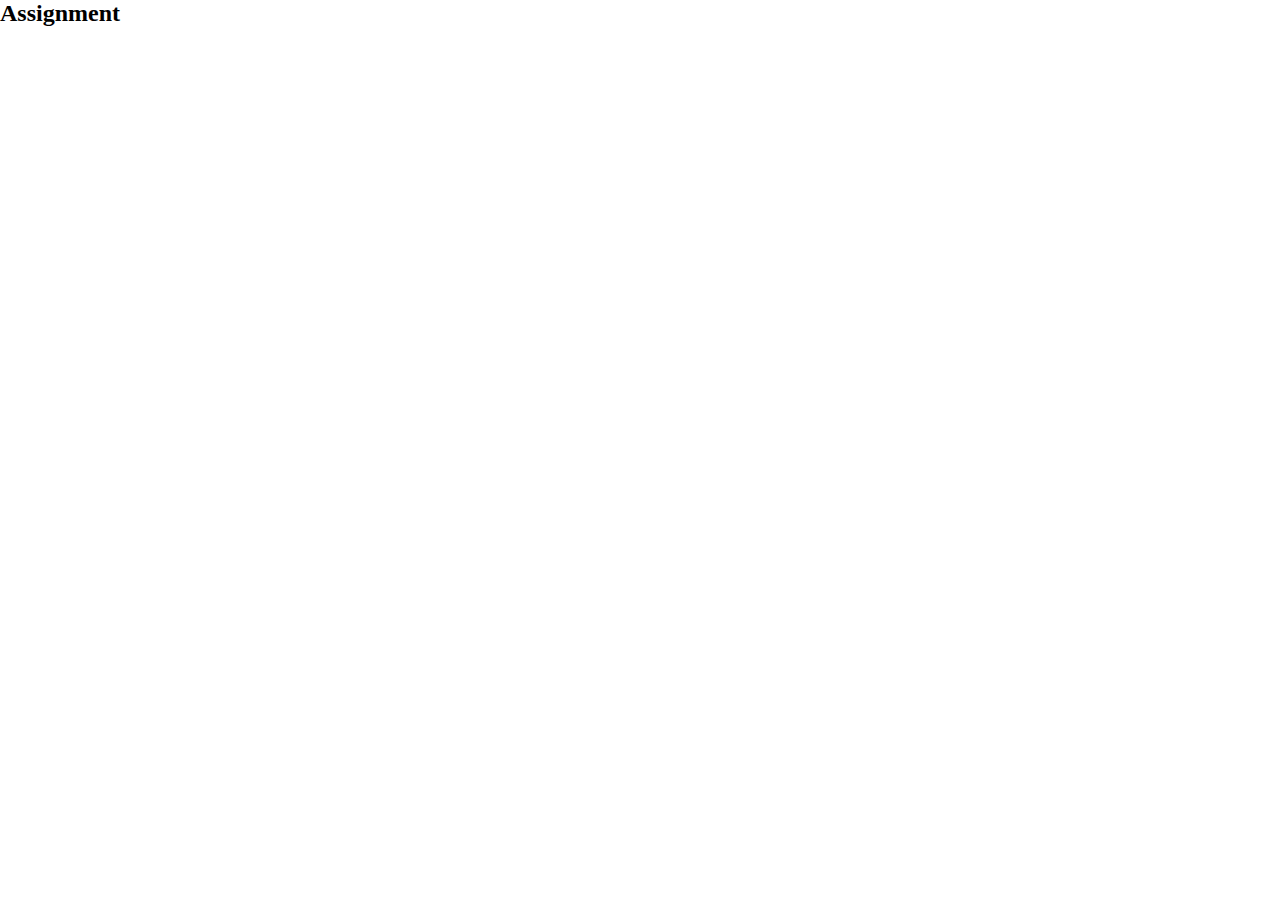
==== index.html @ 795bf35a "first commit" ====
<!DOCTYPE html>
    <html lang="en">
    <head>
        <meta charset="UTF-8">
        <meta name="viewport" content="width=device-width, initial-scale=1.0">
        <link rel="stylesheet" href="/stylesheet/style.css">
        <title>First Assignment</title>
    </head>
    <body>
        <h2>Assignment</h2>
    </body>
</html>
---- stylesheet/style.css ----
*{
    padding: 0;
    margin: 0;
}
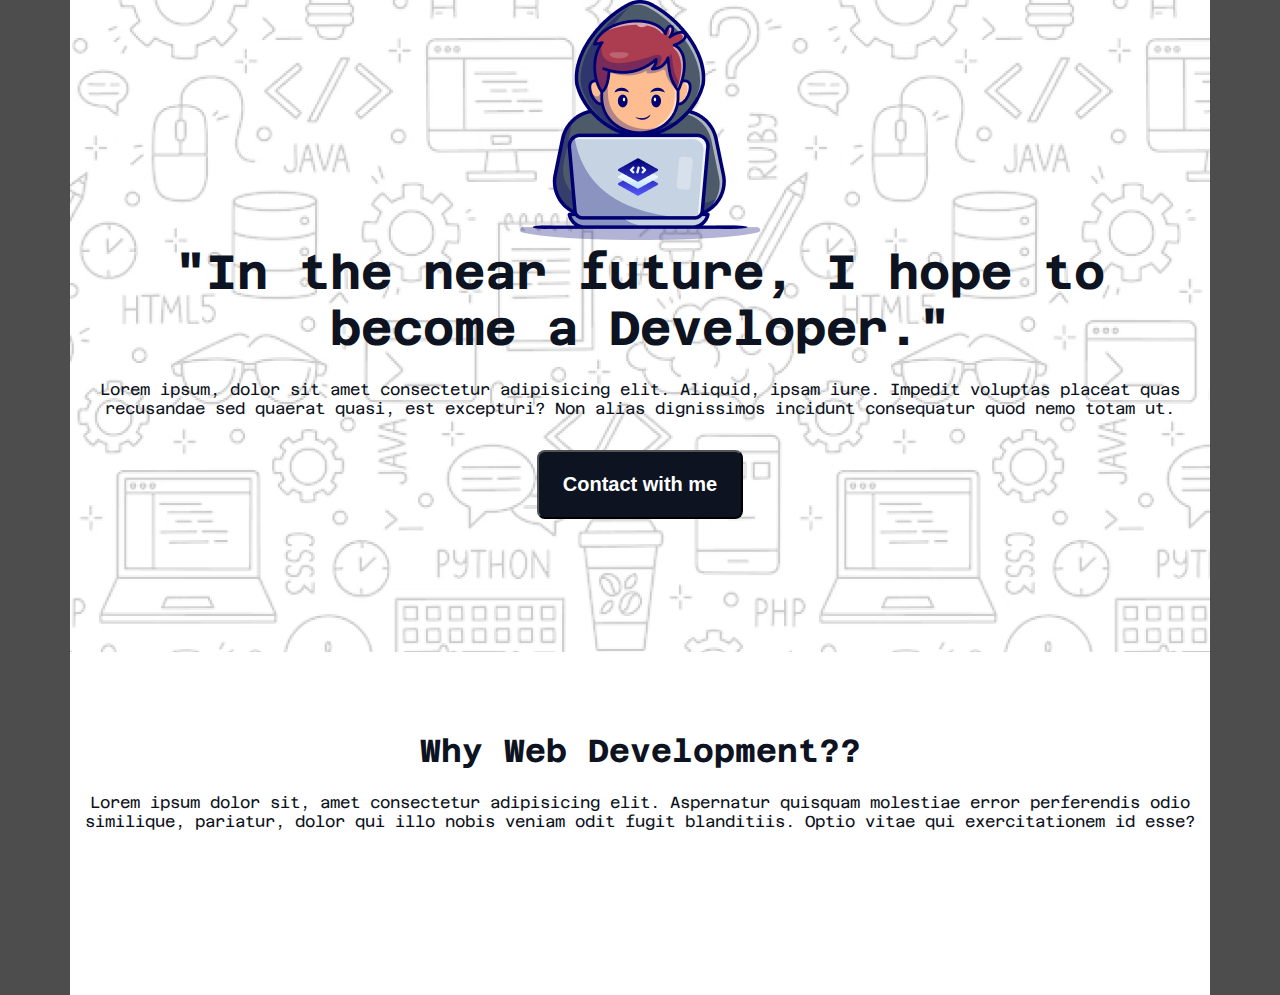
==== commit 2ee0bd4c: "banner" ====
--- a/index.html
+++ b/index.html
@@ -3,10 +3,43 @@
     <head>
         <meta charset="UTF-8">
         <meta name="viewport" content="width=device-width, initial-scale=1.0">
+        <link rel="preconnect" href="https://fonts.googleapis.com">
+        <link rel="preconnect" href="https://fonts.gstatic.com" crossorigin>
+        <link href="https://fonts.googleapis.com/css2?family=Azeret+Mono:ital,wght@0,100..900;1,100..900&display=swap" rel="stylesheet">
         <link rel="stylesheet" href="/stylesheet/style.css">
         <title>First Assignment</title>
     </head>
-    <body>
-        <h2>Assignment</h2>
+    <body class="body-bg">
+        <div class="max_width">
+            <header>
+                <nav></nav>
+    
+                <!-- banner_section -->
+    
+                <section class="banner">
+                    <div class="banner_text">
+                        <img class="" src="/B10A1-Challenge-Begins-main/assets/Group.png" >
+                        <h2 class="banner_tittel">"In the near future, I hope to become a Developer."</h2>
+                        <p class="paragraph banner_p">Lorem ipsum, dolor sit amet consectetur adipisicing elit. Aliquid, ipsam iure. Impedit voluptas placeat quas recusandae sed quaerat quasi, est excepturi? Non alias dignissimos incidunt consequatur quod nemo totam ut.</p>
+                        <button class="button">Contact with me</button>
+                    </div>
+                </section>
+            </header>
+            <body class="">
+                <section class="first_section">
+                    <h2 class="body_tittle">Why Web Development??</h2>
+                    <p class="paragraph body_p">Lorem ipsum dolor sit, amet consectetur adipisicing elit. Aspernatur quisquam molestiae error perferendis odio similique, pariatur, dolor qui illo nobis veniam odit fugit blanditiis. Optio vitae qui exercitationem id esse?</p>
+                </section>
+                <section class="secend_section">
+                    
+                </section>
+            </body>
+            <footer>
+    
+            </footer>
+        </div>
+        
+
+        
     </body>
 </html>--- a/stylesheet/style.css
+++ b/stylesheet/style.css
@@ -2,3 +2,73 @@
     padding: 0;
     margin: 0;
 }
+body{
+    font-family: "Azeret Mono", monospace;
+}
+
+
+.body-bg {
+	background-color: #000000b2;
+}
+.max_width {
+	max-width: 1140px;
+	margin: auto;
+	background-color: white;
+}
+
+/* header_section */
+
+.banner {
+    background-image: url(/B10A1-Challenge-Begins-main/assets/Hero-bg.png);
+    background-position: center;
+    background-repeat: no-repeat;
+    height: 652px;
+}
+.banner_text {
+    text-align: center;
+}
+.banner_tittel {
+	font-size: 48px;
+	font-weight: bold;
+	color: #0D1321;
+}
+.paragraph {
+    font-size: 16px;
+	font-weight: 400px;
+	color: #0D1321;
+}
+.banner_p {
+	padding: 24px 0px 32px;
+}
+.button {
+	color: #fff;
+	background-color: #0D1321;
+	padding: 21px 24px;
+	border-radius: 8px;
+	font-size: 20px;
+	font-weight: 700;
+}
+
+/* body_section */
+
+.body_tittle {
+	font-size: 32px;
+	font-weight: bolder;
+	color: #0D1321;
+    padding-bottom: 24px;
+}
+.first_section {
+	text-align: center;
+	padding: 80px 0px 48px 0px;
+}
+
+/* secend_section */
+
+.secend_section {
+    background-color: #fff;
+    padding: 58px 48px;
+}
+
+
+
+
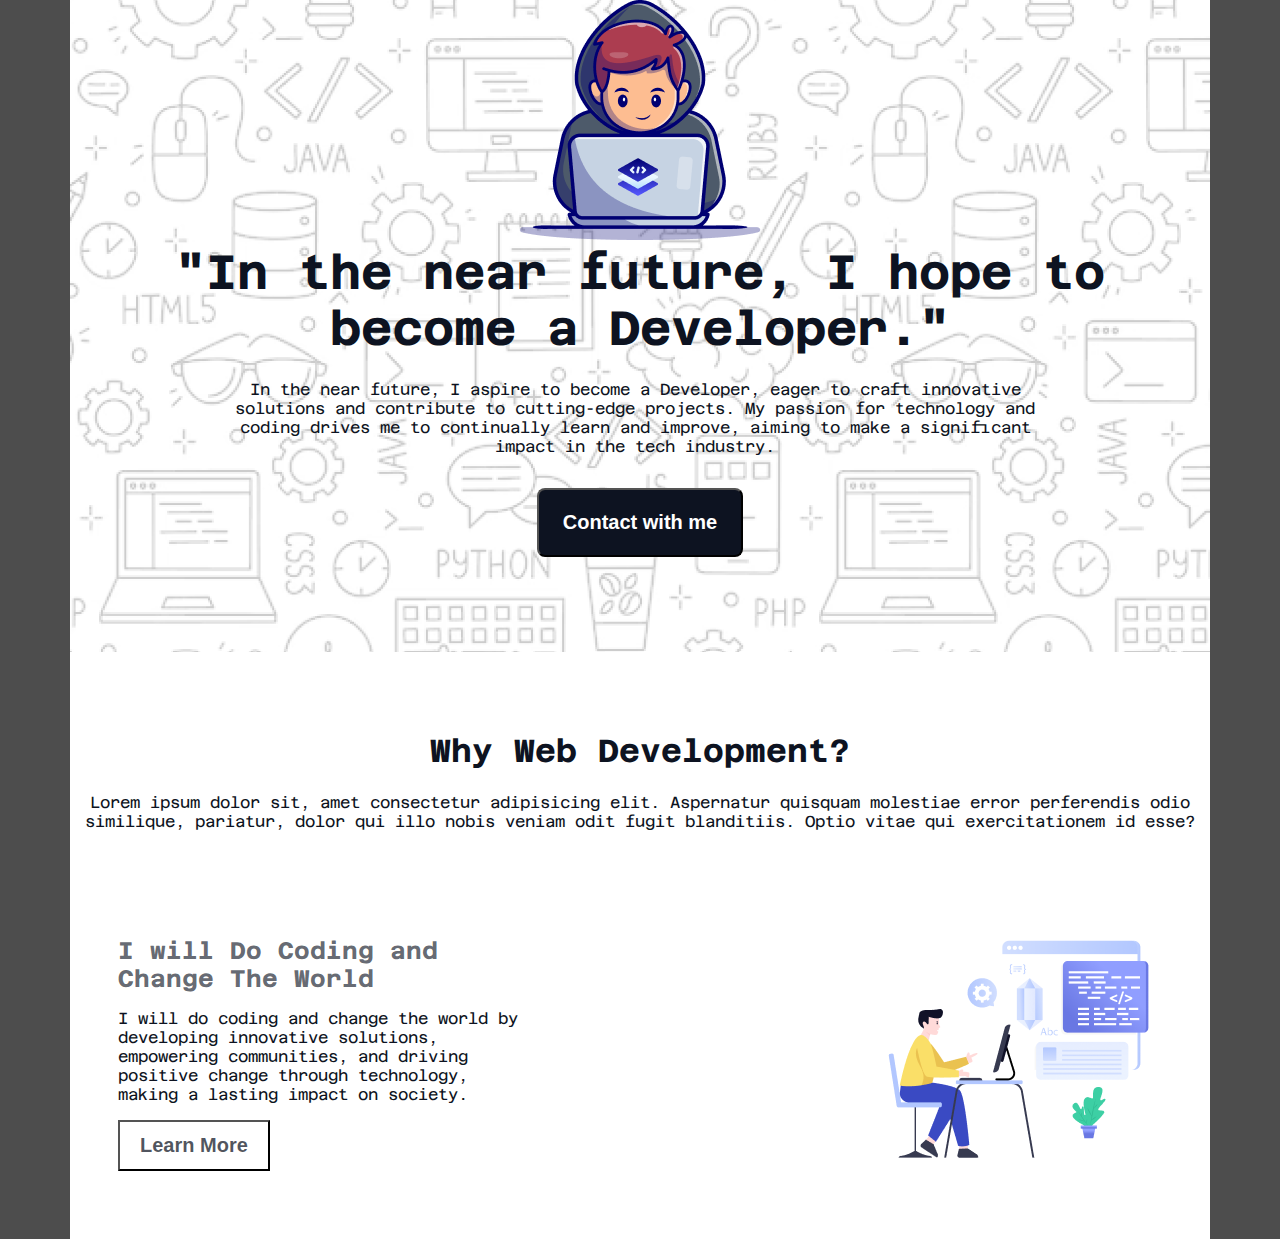
==== commit e80c6fbd: "first section body" ====
--- a/index.html
+++ b/index.html
@@ -20,19 +20,36 @@
                     <div class="banner_text">
                         <img class="" src="/B10A1-Challenge-Begins-main/assets/Group.png" >
                         <h2 class="banner_tittel">"In the near future, I hope to become a Developer."</h2>
-                        <p class="paragraph banner_p">Lorem ipsum, dolor sit amet consectetur adipisicing elit. Aliquid, ipsam iure. Impedit voluptas placeat quas recusandae sed quaerat quasi, est excepturi? Non alias dignissimos incidunt consequatur quod nemo totam ut.</p>
+                        <p class="paragraph banner_p">In the near future, I aspire to become a Developer, eager to craft innovative solutions and contribute to cutting-edge projects. My passion for technology and coding drives me to continually learn and improve, aiming to make a significant impact in the tech industry.</p>
                         <button class="button">Contact with me</button>
                     </div>
                 </section>
             </header>
             <body class="">
+
                 <section class="first_section">
-                    <h2 class="body_tittle">Why Web Development??</h2>
+                    <h2 class="body_tittle">Why Web Development?</h2>
                     <p class="paragraph body_p">Lorem ipsum dolor sit, amet consectetur adipisicing elit. Aspernatur quisquam molestiae error perferendis odio similique, pariatur, dolor qui illo nobis veniam odit fugit blanditiis. Optio vitae qui exercitationem id esse?</p>
                 </section>
+
+
                 <section class="secend_section">
-                    
+                    <div class="flex">
+                        <div class="left">
+                            <h3 class="change">I will Do Coding and Change The World</h3>
+                            <p class="paragraph coding">
+                            I will do coding and change the world by developing innovative solutions, empowering communities, and driving positive change through technology, making a lasting impact on society.
+                            </p>   
+                            <button class="learn-more">Learn More</button>
+                        </div>
+                        <div class="right">
+                            <img class="" src="/B10A1-Challenge-Begins-main/assets/Layer_1.png" alt="">
+                        </div>
+                        
+                    </div>
                 </section>
+
+
             </body>
             <footer>
     
--- a/stylesheet/style.css
+++ b/stylesheet/style.css
@@ -34,11 +34,11 @@
 }
 .paragraph {
     font-size: 16px;
-	font-weight: 400px;
+	font-weight: 400;
 	color: #0D1321;
 }
 .banner_p {
-	padding: 24px 0px 32px;
+	padding: 24px 160px 32px 150px;
 }
 .button {
 	color: #fff;
@@ -64,9 +64,31 @@
 
 /* secend_section */
 
+.flex {
+	display: flex;
+    justify-content: space-between;
+}
+.left {
+	width: 40%;
+}
 .secend_section {
     background-color: #fff;
     padding: 58px 48px;
+}
+.change {
+	font-size: 24px;
+	font-weight: bold;
+	color: #0D1321A6;
+}
+.learn-more {
+	padding: 12px 20px;
+	color: #0D1321BA;
+	font-size: 20px;
+	font-weight: bolder;
+	background-color: #ffff;
+}
+.coding{
+    padding: 16px 0px;
 }
 
 
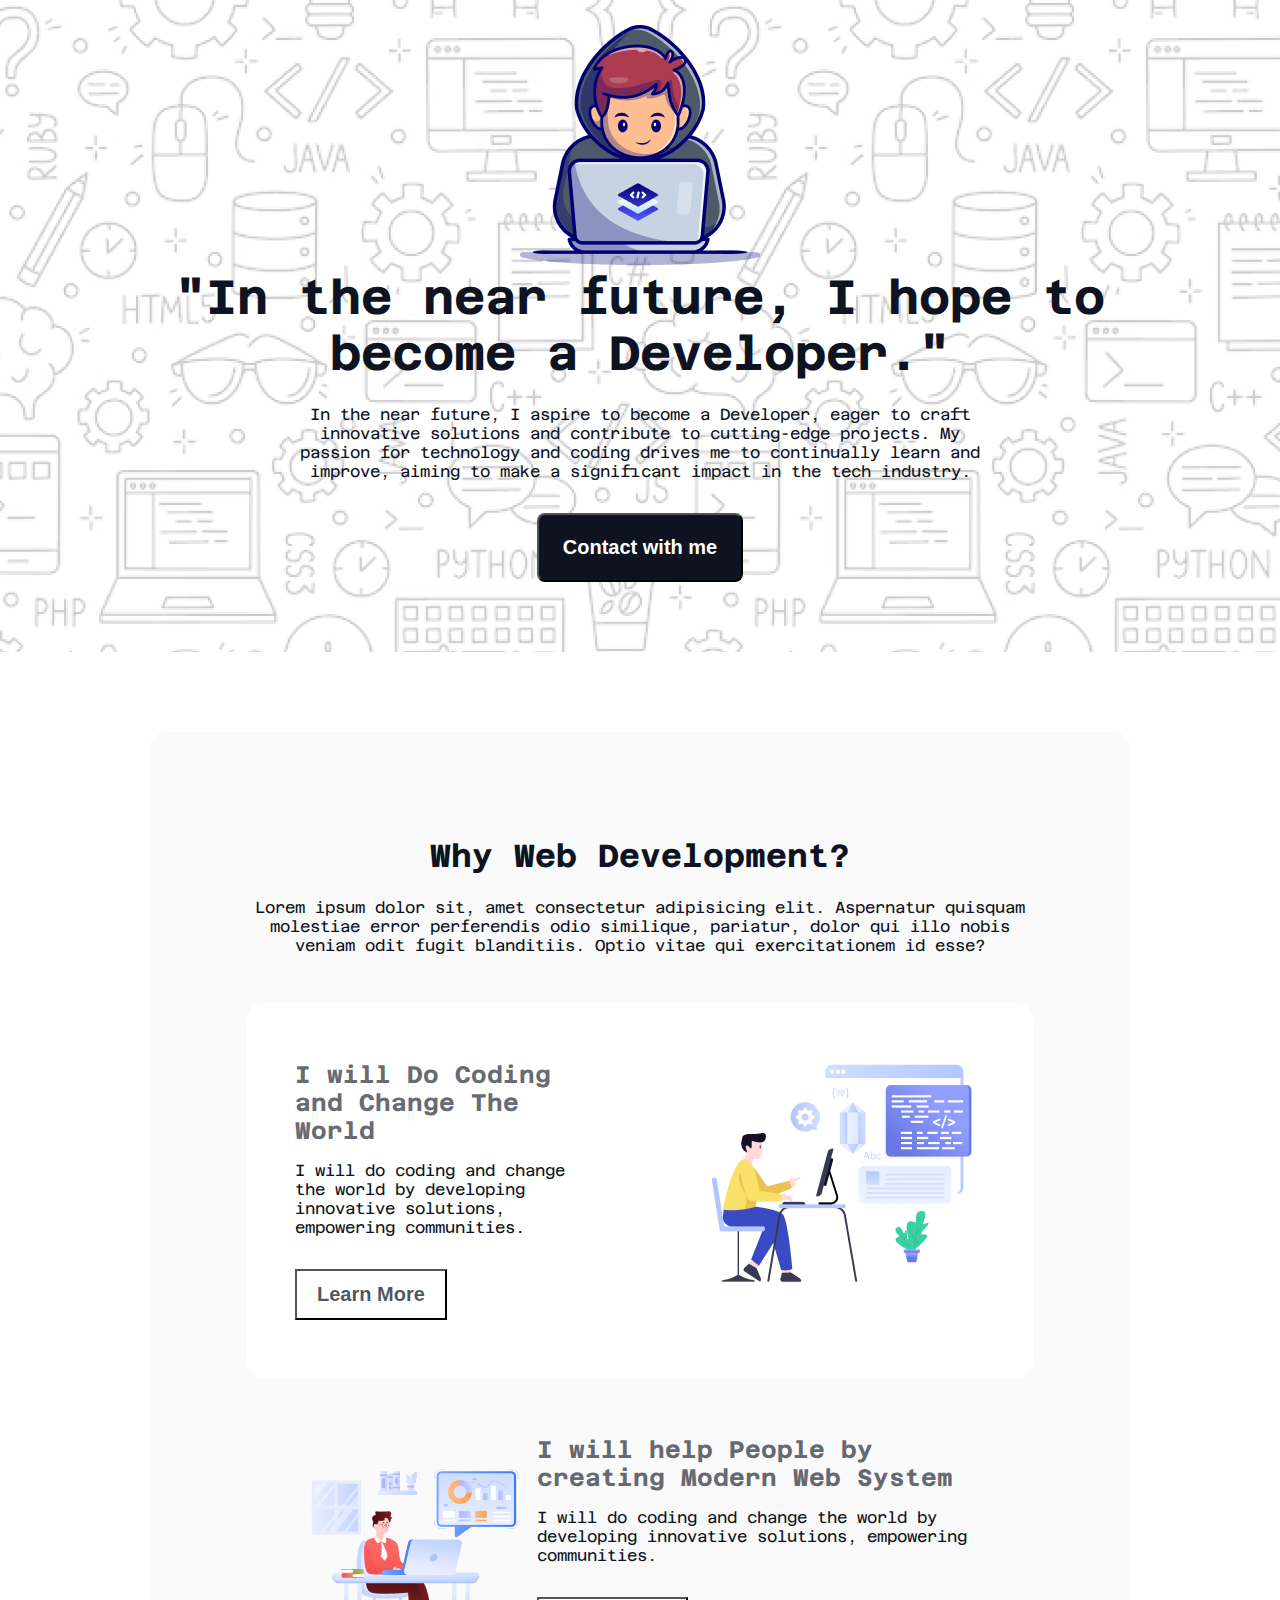
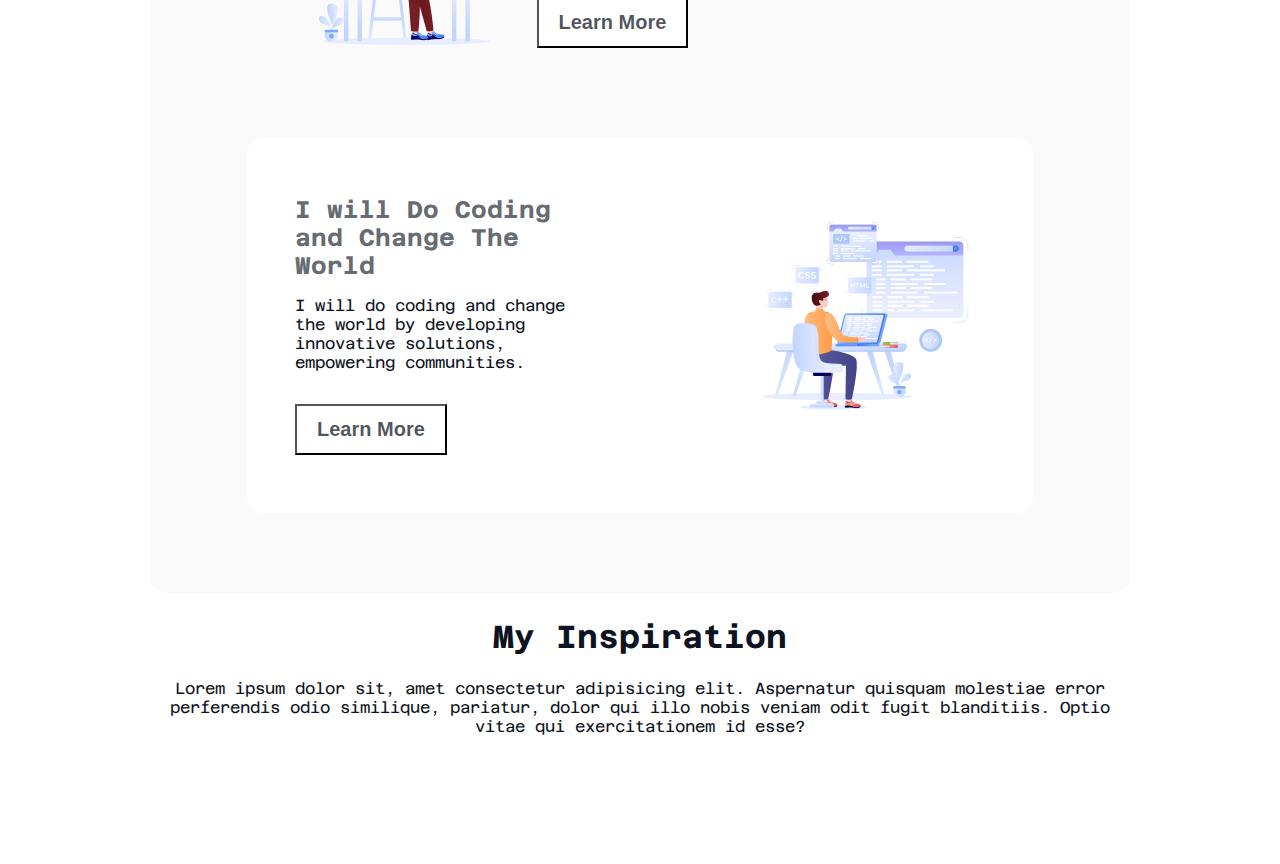
==== commit 9c0b5ce2: "why web devolapment done" ====
--- a/index.html
+++ b/index.html
@@ -25,38 +25,79 @@
                     </div>
                 </section>
             </header>
-            <body class="">
+            <body>
+                <div class="maine-body-bg">
+                    <div class="body_border">
 
-                <section class="first_section">
-                    <h2 class="body_tittle">Why Web Development?</h2>
-                    <p class="paragraph body_p">Lorem ipsum dolor sit, amet consectetur adipisicing elit. Aspernatur quisquam molestiae error perferendis odio similique, pariatur, dolor qui illo nobis veniam odit fugit blanditiis. Optio vitae qui exercitationem id esse?</p>
-                </section>
+                        <section class="first_section">
+                            <h2 class="body_tittle">Why Web Development?</h2>
+                            <p class="paragraph body_p">Lorem ipsum dolor sit, amet consectetur adipisicing elit. Aspernatur quisquam molestiae error perferendis odio similique, pariatur, dolor qui illo nobis veniam odit fugit blanditiis. Optio vitae qui exercitationem id esse?</p>
+                        </section>
+        
+        
+                        <section class="secend_section">
+                            <div class="flex">
+                                <div class="left">
+                                    <h3 class="change">I will Do Coding and Change The World</h3>
+                                    <p class="paragraph coding">
+                                    I will do coding and change the world by developing innovative solutions, empowering communities.
+                                    </p>   
+                                    <button class="learn-more">Learn More</button>
+                                </div>
+                                <div class="right">
+                                    <img class="" src="/B10A1-Challenge-Begins-main/assets/Layer_1.png" alt="">
+                                </div>
+                                
+                            </div>
+                        </section>
+
+                        <section class="secend_section third_section">
+                            <div class="flex"> 
+                                <div class="right">
+                                    <img class="" src="/B10A1-Challenge-Begins-main/assets/Group 3.png" alt="">
+                                </div>
+                                <div class="left third-left">
+                                    <h3 class="change">I will help People by creating Modern Web System</h3>
+                                    <p class="paragraph coding">
+                                    I will do coding and change the world by developing innovative solutions, empowering communities.
+                                    </p>   
+                                    <button class="learn-more">Learn More</button>
+                                </div>
+                            </div>
+                        </section>
+
+                        <section class="secend_section">
+                            <div class="flex">
+                                <div class="left">
+                                    <h3 class="change">I will Do Coding and Change The World</h3>
+                                    <p class="paragraph coding">
+                                    I will do coding and change the world by developing innovative solutions, empowering communities.
+                                    </p>   
+                                    <button class="learn-more">Learn More</button>
+                                </div>
+                                <div class="right">
+                                    <img class="" src="/B10A1-Challenge-Begins-main/assets/Group 4.png" alt="">
+                                </div>
+                                
+                            </div>
+                        </section>
+                    </div>
+                    <div class="body-last-section">
+
+                        <section class="first_section ">
+                            <h2 class="body_tittle">My Inspiration</h2>
+                            <p class="paragraph body_p">Lorem ipsum dolor sit, amet consectetur adipisicing elit. Aspernatur quisquam molestiae error perferendis odio similique, pariatur, dolor qui illo nobis veniam odit fugit blanditiis. Optio vitae qui exercitationem id esse?</p>
+                        </section>
 
 
-                <section class="secend_section">
-                    <div class="flex">
-                        <div class="left">
-                            <h3 class="change">I will Do Coding and Change The World</h3>
-                            <p class="paragraph coding">
-                            I will do coding and change the world by developing innovative solutions, empowering communities, and driving positive change through technology, making a lasting impact on society.
-                            </p>   
-                            <button class="learn-more">Learn More</button>
-                        </div>
-                        <div class="right">
-                            <img class="" src="/B10A1-Challenge-Begins-main/assets/Layer_1.png" alt="">
-                        </div>
-                        
-                    </div>
-                </section>
 
 
+                    </div>
+                </div>
             </body>
             <footer>
     
             </footer>
-        </div>
-        
-
-        
+        </div>        
     </body>
 </html>--- a/stylesheet/style.css
+++ b/stylesheet/style.css
@@ -11,7 +11,7 @@
 	background-color: #000000b2;
 }
 .max_width {
-	max-width: 1140px;
+	max-width: 1460px;
 	margin: auto;
 	background-color: white;
 }
@@ -25,7 +25,10 @@
     height: 652px;
 }
 .banner_text {
-    text-align: center;
+	text-align: center;
+	max-width: 79%;
+	margin: auto;
+	padding-top: 25px;
 }
 .banner_tittel {
 	font-size: 48px;
@@ -38,7 +41,7 @@
 	color: #0D1321;
 }
 .banner_p {
-	padding: 24px 160px 32px 150px;
+	padding: 24px 162px 32px 162px;
 }
 .button {
 	color: #fff;
@@ -51,6 +54,8 @@
 
 /* body_section */
 
+/* Body-Tittle-Section */
+
 .body_tittle {
 	font-size: 32px;
 	font-weight: bolder;
@@ -59,11 +64,20 @@
 }
 .first_section {
 	text-align: center;
-	padding: 80px 0px 48px 0px;
+	padding: 25px 0px 48px 0px;
 }
 
-/* secend_section */
+/* Body-Container-Section */
 
+.maine-body-bg {
+	background-color: #ffff;
+	padding: 80px 150px;
+}
+.body_border {
+	border-radius: 16px;
+	background-color: #00000005;
+	padding: 80px 97px;
+}
 .flex {
 	display: flex;
     justify-content: space-between;
@@ -74,6 +88,7 @@
 .secend_section {
     background-color: #fff;
     padding: 58px 48px;
+    border-radius: 16px;
 }
 .change {
 	font-size: 24px;
@@ -88,9 +103,20 @@
 	background-color: #ffff;
 }
 .coding{
-    padding: 16px 0px;
+    padding: 16px 0px 32px 0px;
+}
+.third_section {
+	background-color: #0000;
+}
+.third-left {
+    width: 65%;
+}
+
+/* Video-Section */
+
+.body-last-section {
+    
 }
 
 
 
-
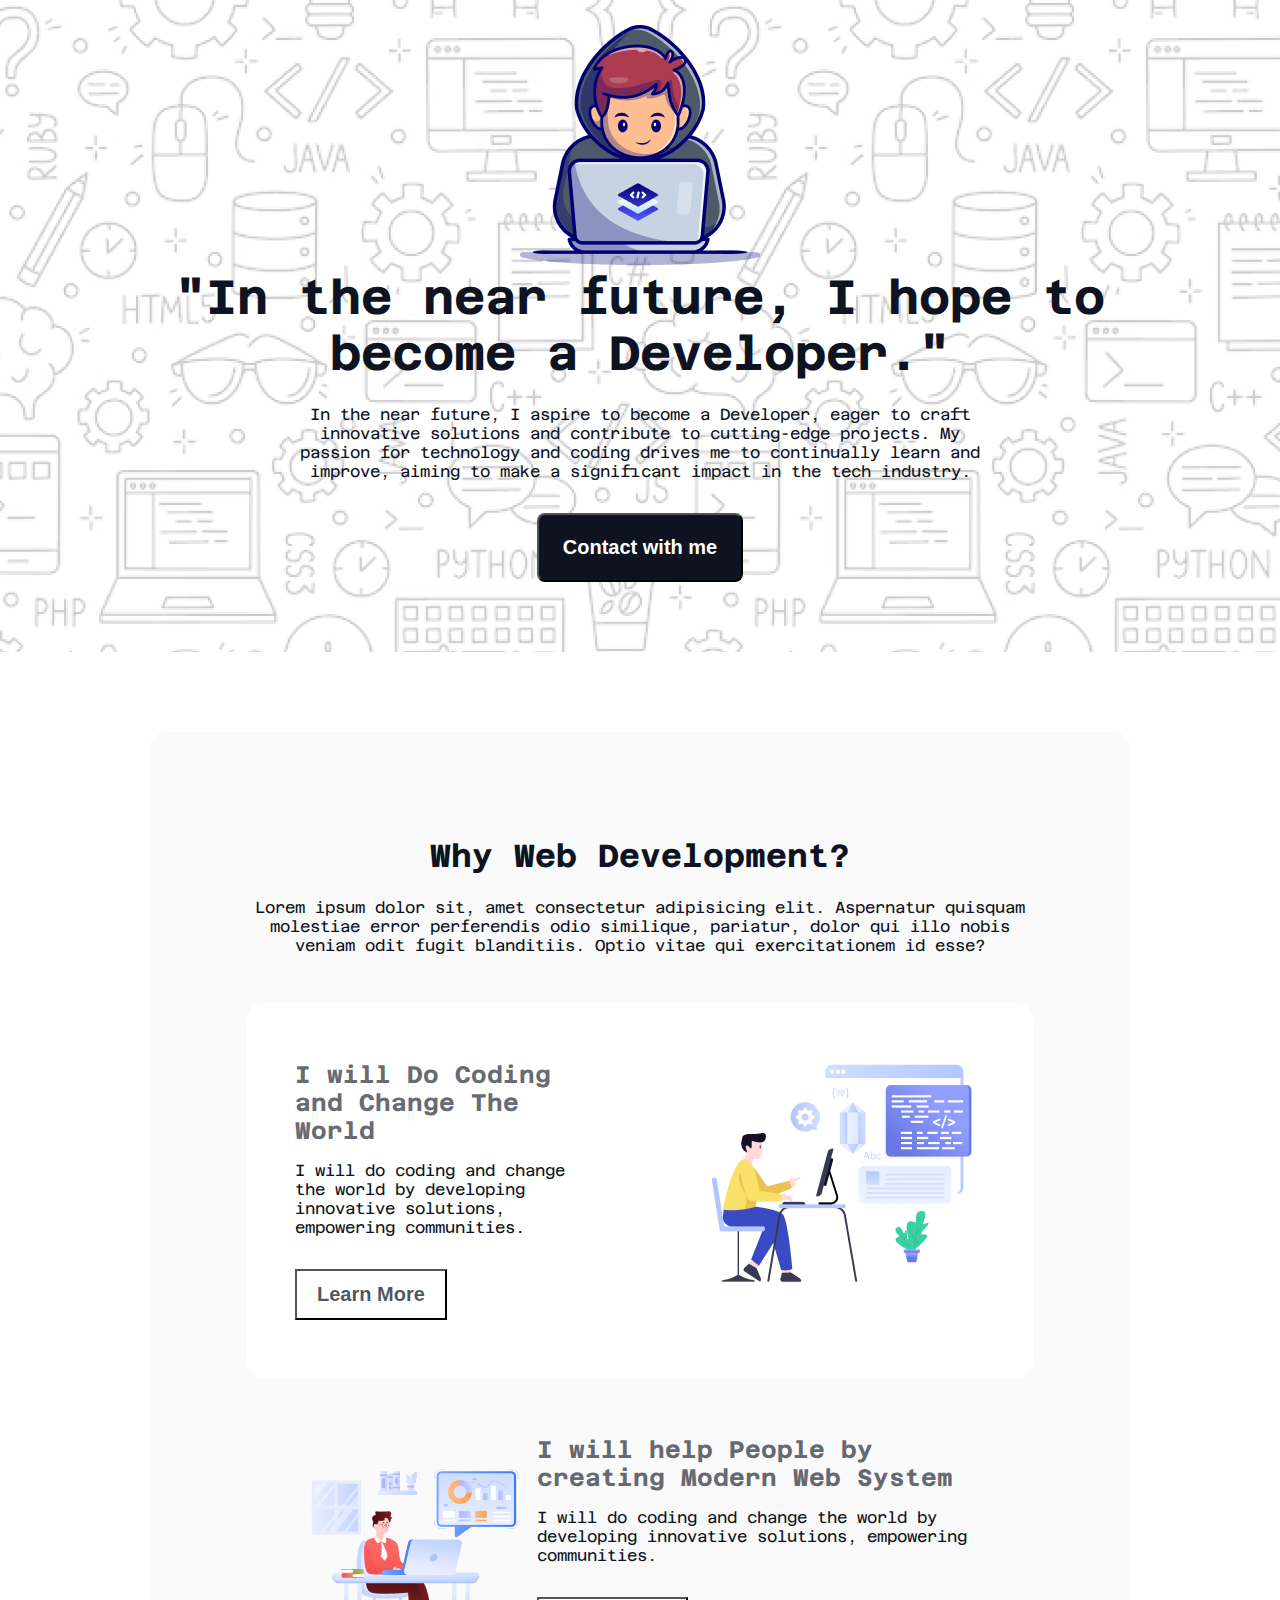
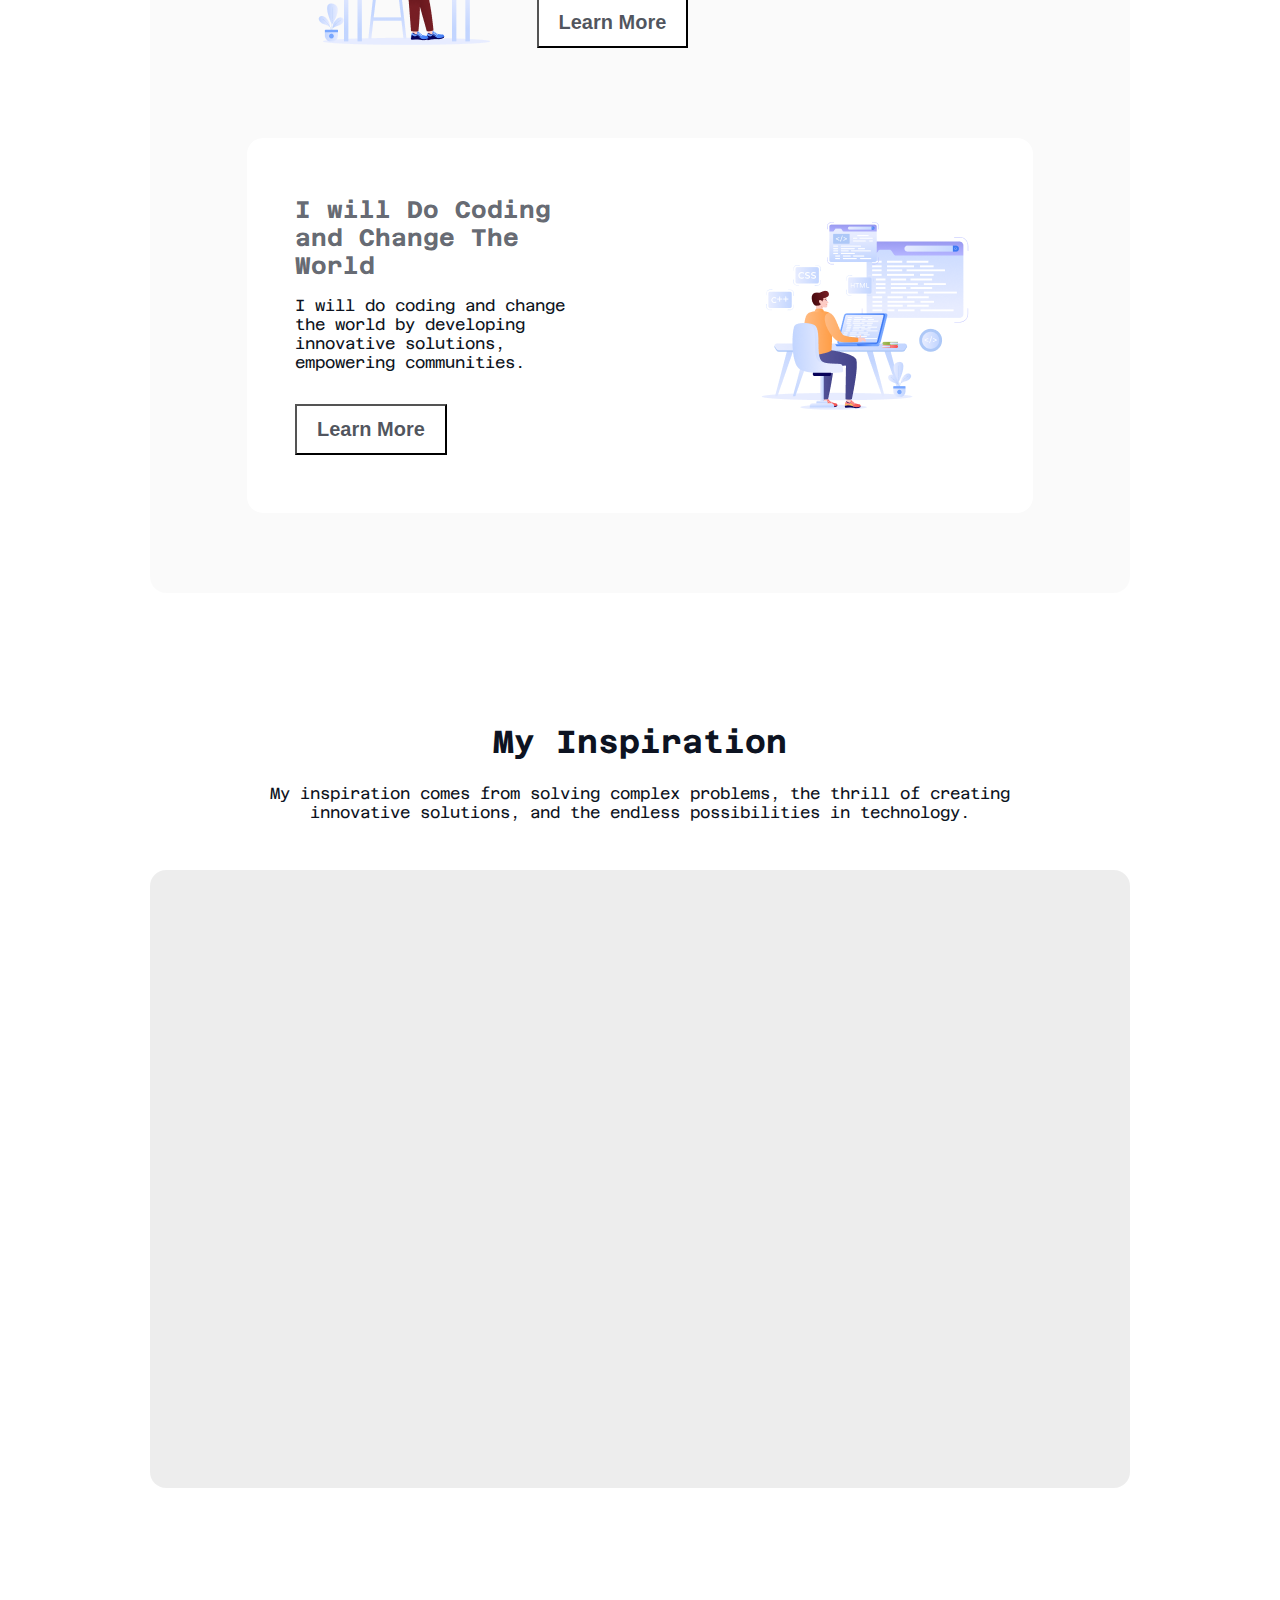
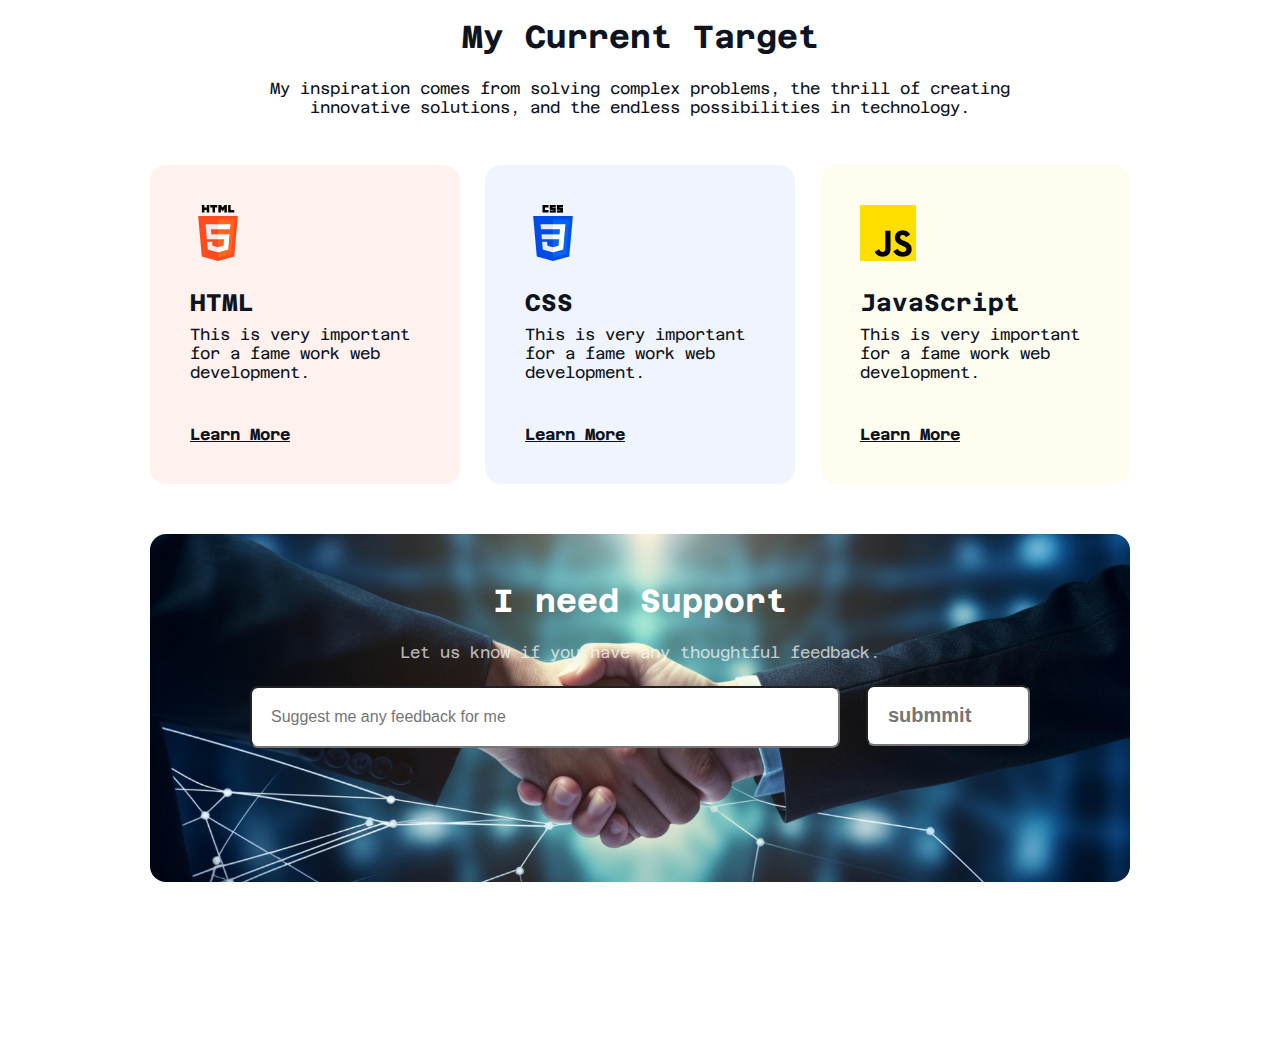
==== commit ff670030: "almost done" ====
--- a/index.html
+++ b/index.html
@@ -84,19 +84,61 @@
                     </div>
                     <div class="body-last-section">
 
-                        <section class="first_section ">
+                        <section class="first_section inspiration">
                             <h2 class="body_tittle">My Inspiration</h2>
-                            <p class="paragraph body_p">Lorem ipsum dolor sit, amet consectetur adipisicing elit. Aspernatur quisquam molestiae error perferendis odio similique, pariatur, dolor qui illo nobis veniam odit fugit blanditiis. Optio vitae qui exercitationem id esse?</p>
+                            <p class="paragraph body_p">My inspiration comes from solving complex problems, the thrill of creating innovative solutions, and the endless possibilities in technology. 
+                            </p>
                         </section>
+                        <div class="video_section">
+                            <div class="video-border">
+                                <iframe width="1150" height="550" src="https://www.youtube.com/embed/5O5e0nnVulY?si=0x3HHDjbiv1Lod2n" title="YouTube video player" frameborder="0" allow="accelerometer; autoplay; clipboard-write; encrypted-media; gyroscope; picture-in-picture; web-share" referrerpolicy="strict-origin-when-cross-origin" allowfullscreen></iframe>
+                            </div>
+                        </div>
+                    </div>
 
+                    <!-- My Current Target -->
+                     
+                    <section class="first_section inspiration">
+                        <h2 class="body_tittle">My Current Target</h2>
+                        <p class="paragraph body_p">My inspiration comes from solving complex problems, the thrill of creating innovative solutions, and the endless possibilities in technology. 
+                        </p>
+                    </section>
+                    <div class="flex-target">
+                        <div class="target-box ">
+                            <img class="" src="/B10A1-Challenge-Begins-main/assets/html.png" alt="">
+                            <h2 class="target-box-titel">HTML</h2>
+                            <p class="paragraph  paragraph-ter">This is very important for a fame work web development.</p>
+                            <a class="target-a" href="#">Learn More</a>
+                        </div>
+                        <div class="target-box bg-tar2">
+                            <img class="" src="/B10A1-Challenge-Begins-main/assets/css.png" alt="">
+                            <h2 class="target-box-titel">CSS</h2>
+                            <p class="paragraph  paragraph-ter">This is very important for a fame work web development.</p>
+                            <a class="target-a" href="#">Learn More</a>
+                        </div>
+                        <div class="target-box bg-tar3">
+                            <img class="" src="/B10A1-Challenge-Begins-main/assets/js.png" alt="">
+                            <h2 class="target-box-titel">JavaScript</h2>
+                            <p class="paragraph  paragraph-ter">This is very important for a fame work web development.</p>
+                            <a class="target-a" href="#">Learn More</a>
+                        </div>
+                    </div>
 
+                    <!-- Support-section -->
 
+                    <div class="support-box">
+                        <div class="support-text-box">
+                            <h2 class="body_tittle support-h2">I need Support</h2>
+                            <p class="paragraph feetback-p">Let us know if you have any thoughtful feedback.</p>
+                            <input class="feetback-input" type="text" placeholder="Suggest me any feedback for me">
+                            <input class=" submmit" type="text" placeholder="submmit">
 
+                        </div>
                     </div>
                 </div>
             </body>
             <footer>
-    
+                
             </footer>
         </div>        
     </body>
--- a/stylesheet/style.css
+++ b/stylesheet/style.css
@@ -114,9 +114,102 @@
 
 /* Video-Section */
 
-.body-last-section {
-    
-}
-
-
-
+.video_section {
+	text-align: center;
+}
+.video-border {
+	padding: 32px;
+	border-radius: 16px;
+}
+.video_section {
+	text-align: center;
+	background-color: #00000012;
+	border-radius: 16px;
+}
+.inspiration {
+	padding: 130px 100px 48px 100px;
+}
+
+/* My Current Target */
+
+.flex-target {
+	display: flex;
+	justify-content: space-between;
+	gap: 25px;
+}
+.target-box {
+	background-color: #FF4C1E14;
+	padding: 40px;
+	border-radius: 16px;
+}
+.target-box-titel {
+	font-size: 24px;
+	font-weight: bolder;
+	color: #0D1321;
+	padding: 24px 0px 8px;
+}
+.paragraph-ter {
+	padding-bottom: 43px;
+}
+.target-a {
+	font-size: 16px;
+	font-weight: bold;
+	color: #0D1321;
+}
+.bg-tar2 {
+	background-color: #004CE80F;
+}
+.bg-tar3 {
+	background-color: #FFDF000F;
+}
+
+/* Support Section */
+
+.support-text-box {
+	text-align: center;
+}
+.support-box {
+	background-image: url(/B10A1-Challenge-Begins-main/assets/handshake.jpg);
+	background-position: center;
+	background-repeat: no-repeat;
+	padding: 48px 64px;
+	margin: 50px 0px 100px;
+	border-radius: 16px;
+	height: 28vh;
+	background-size: cover;
+}
+.support-h2 {
+	color: #fff;
+}
+.feetback-p {
+	color: #FFFFFFB2;
+}
+.submmit {
+	font-size: 20px;
+	font-weight: bold;
+	color: black;
+	padding: 17px 20px;
+	width: 120px;
+	border-radius: 8px;
+}
+.feetback-input {
+	font-size: 16px;
+	font-weight: 400;
+	color: #0D1321;
+	padding: 20px 19px;
+	border-radius: 8px;
+	width: 548px;
+	margin: 24px 16px 0px 0px;
+}
+
+
+
+
+
+
+
+
+
+
+
+
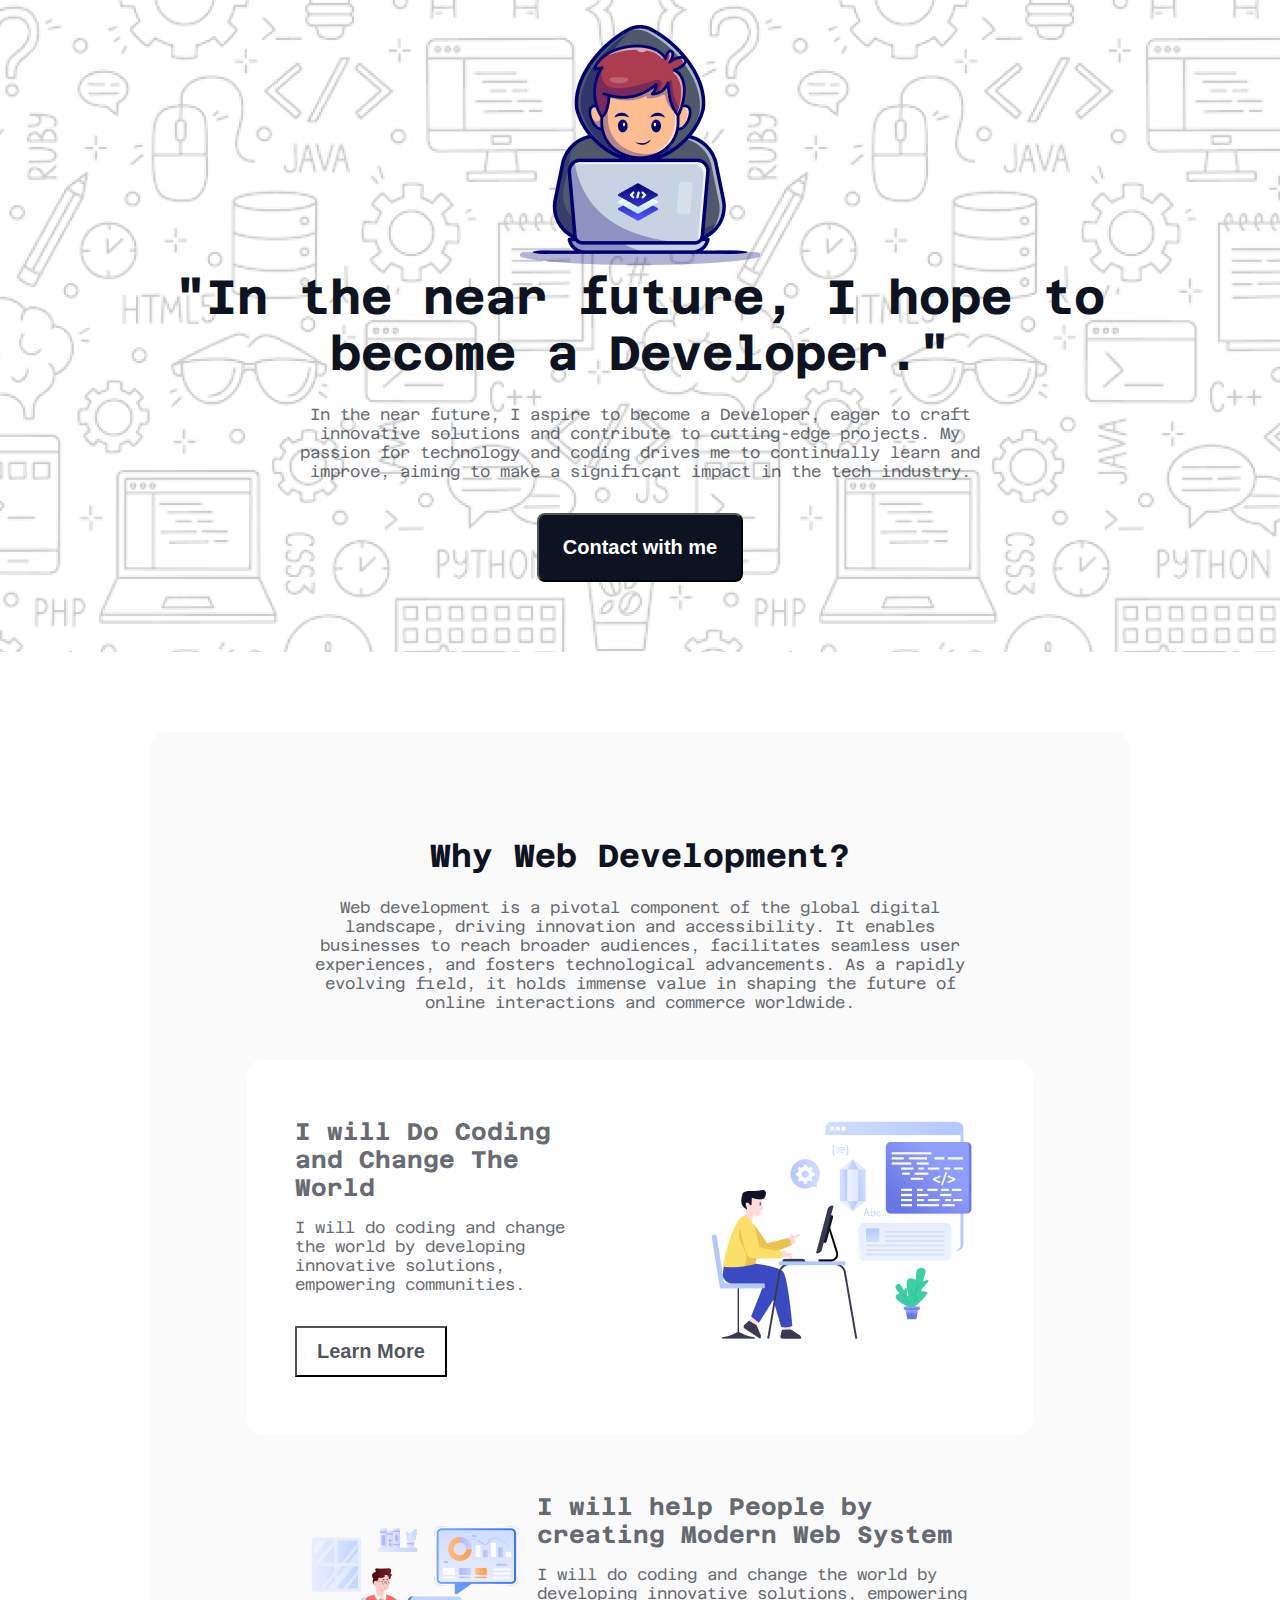
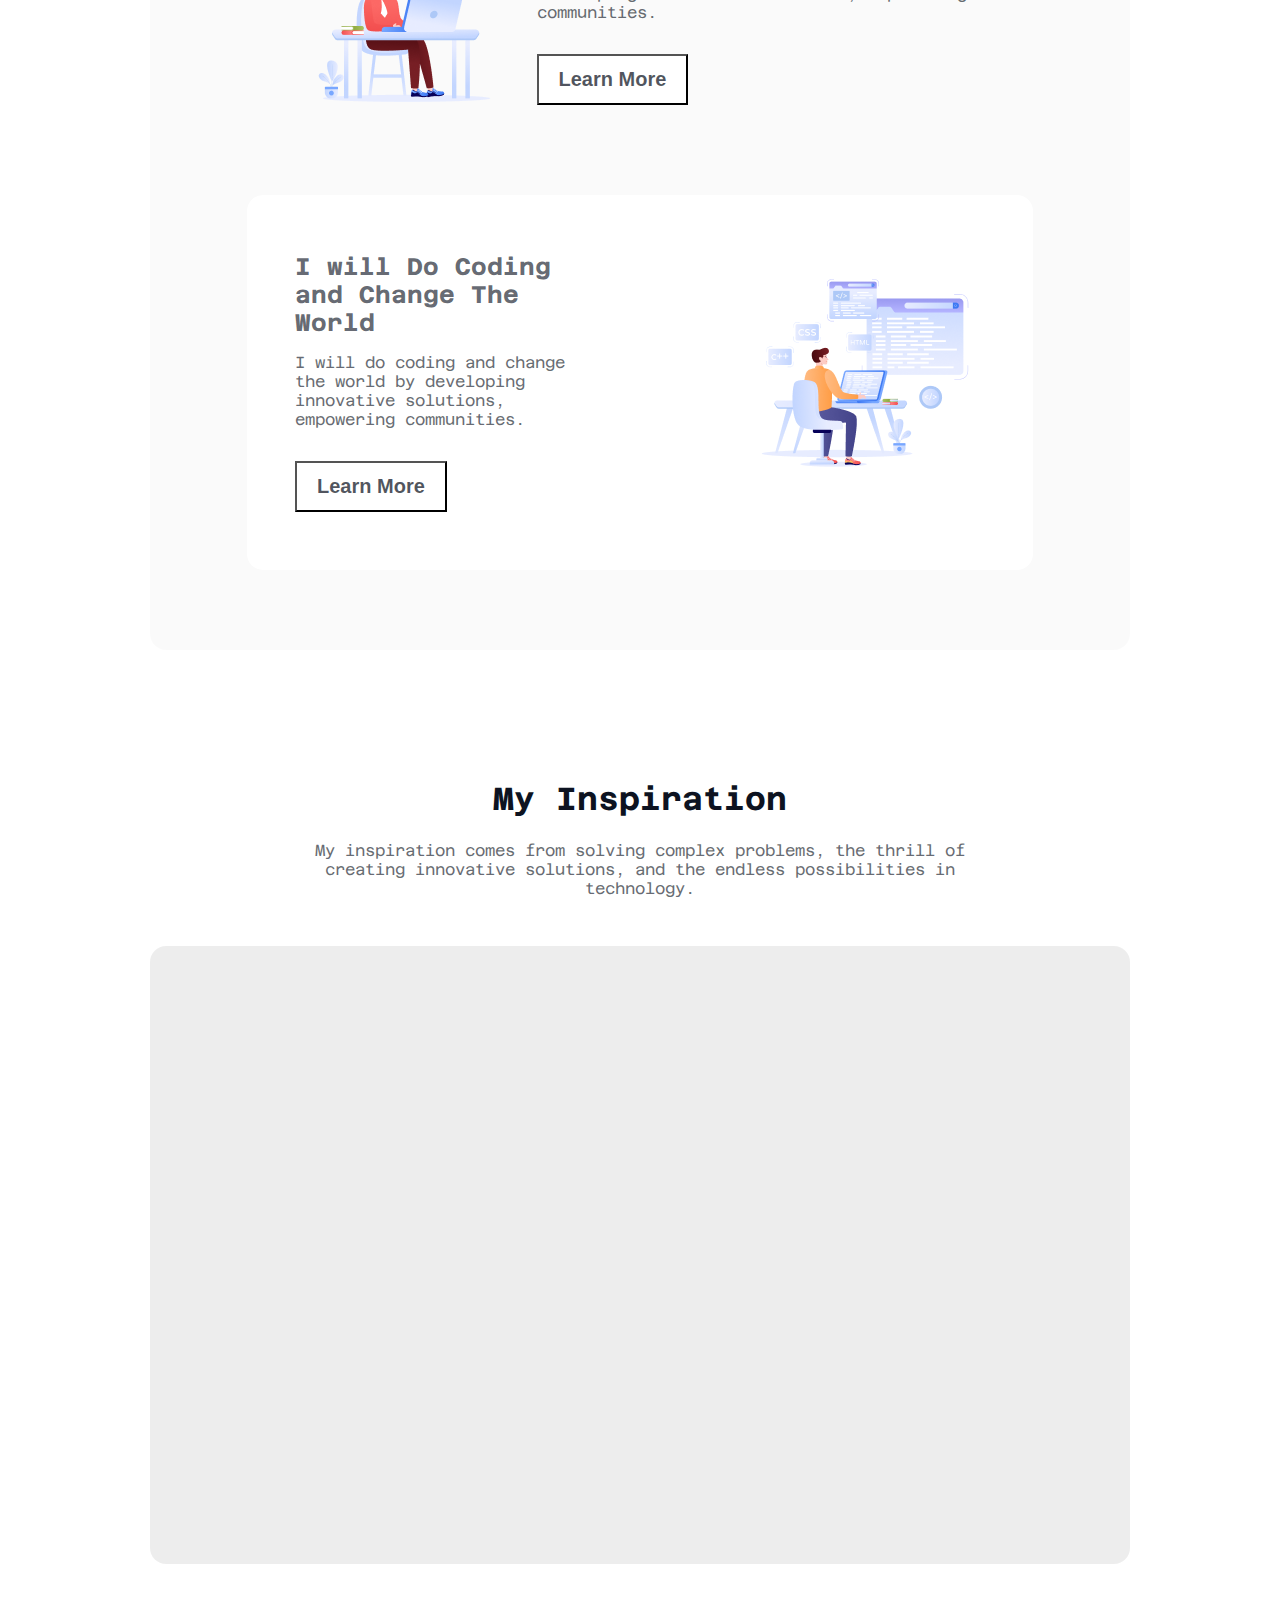
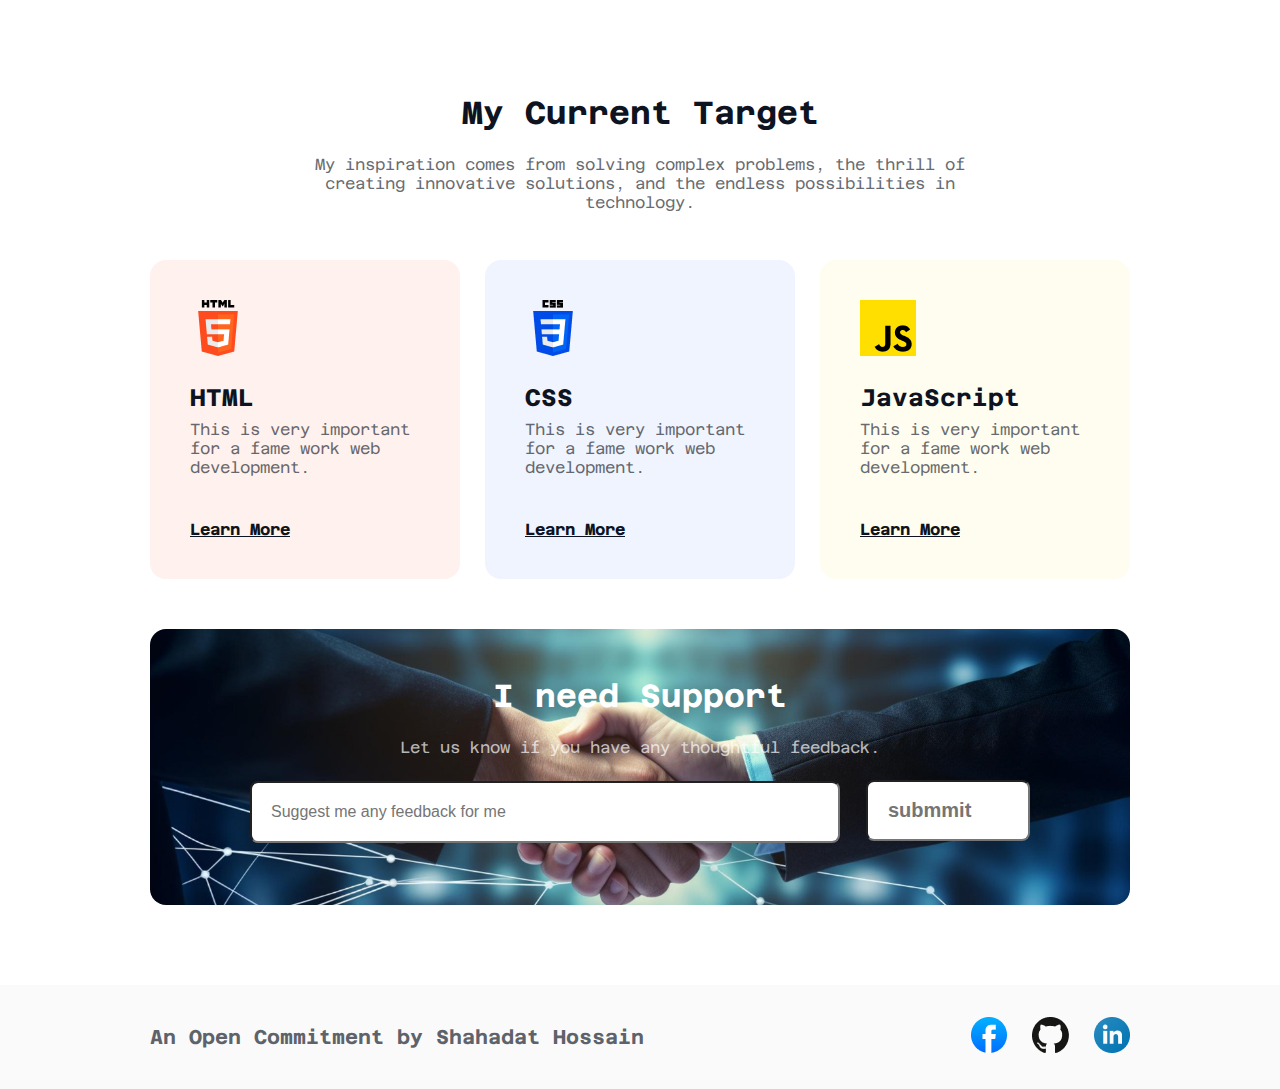
==== commit a4de5569: "first  revision" ====
--- a/index.html
+++ b/index.html
@@ -31,7 +31,7 @@
 
                         <section class="first_section">
                             <h2 class="body_tittle">Why Web Development?</h2>
-                            <p class="paragraph body_p">Lorem ipsum dolor sit, amet consectetur adipisicing elit. Aspernatur quisquam molestiae error perferendis odio similique, pariatur, dolor qui illo nobis veniam odit fugit blanditiis. Optio vitae qui exercitationem id esse?</p>
+                            <p class="paragraph body_p">Web development is a pivotal component of the global digital landscape, driving innovation and accessibility. It enables businesses to reach broader audiences, facilitates seamless user experiences, and fosters technological advancements. As a rapidly evolving field, it holds immense value in shaping the future of online interactions and commerce worldwide.</p>
                         </section>
         
         
@@ -138,7 +138,23 @@
                 </div>
             </body>
             <footer>
-                
+               <section class="footer-flex">
+                <p class="Commitment">An Open Commitment by Shahadat Hossain</p>
+                <ul class="footer-ul">
+                    <li class="footer-li">
+                        <a class="footer-a" href="https://www.facebook.com/"><img src="/B10A1-Challenge-Begins-main/assets/facebook.png" >
+                        </a>
+                    </li>
+                    <li class="footer-li">
+                        <a class="footer-a" href="https://github.com/login?return_to=https%3A%2F%2Fgithub.com%2Fnew"><img src="/B10A1-Challenge-Begins-main/assets/github.png" >
+                        </a>
+                    </li>
+                    <li class="footer-li">
+                        <a class="footer-a" href="https://www.linkedin.com/"><img src="/B10A1-Challenge-Begins-main/assets/linkedin-icon 1.png" >
+                        </a>
+                    </li>
+                </ul>
+               </section> 
             </footer>
         </div>        
     </body>
--- a/stylesheet/style.css
+++ b/stylesheet/style.css
@@ -38,7 +38,7 @@
 .paragraph {
     font-size: 16px;
 	font-weight: 400;
-	color: #0D1321;
+	color: #0D1321A1;
 }
 .banner_p {
 	padding: 24px 162px 32px 162px;
@@ -62,6 +62,9 @@
 	color: #0D1321;
     padding-bottom: 24px;
 }
+.body_p {
+	padding: 0px 63px;
+}
 .first_section {
 	text-align: center;
 	padding: 25px 0px 48px 0px;
@@ -173,9 +176,9 @@
 	background-position: center;
 	background-repeat: no-repeat;
 	padding: 48px 64px;
-	margin: 50px 0px 100px;
-	border-radius: 16px;
-	height: 28vh;
+	margin: 50px 0px 0px;
+	border-radius: 16px;
+	height: 20vh;
 	background-size: cover;
 }
 .support-h2 {
@@ -202,14 +205,34 @@
 	margin: 24px 16px 0px 0px;
 }
 
-
-
-
-
-
-
-
-
-
-
-
+/* Footer Section */
+
+.footer-flex {
+	display: flex;
+	justify-content: space-between;
+	align-items: center;
+	background-color: #00000005;
+	padding: 32px 150px;
+}
+.footer-li {
+	display: inline;
+	margin-left: 15px;
+}
+.Commitment {
+	font-size: 20px;
+	font-weight: bold;
+	color: #0D1321AB;
+}
+.footer-a {
+	text-decoration: none;
+}
+
+
+
+
+
+
+
+
+
+
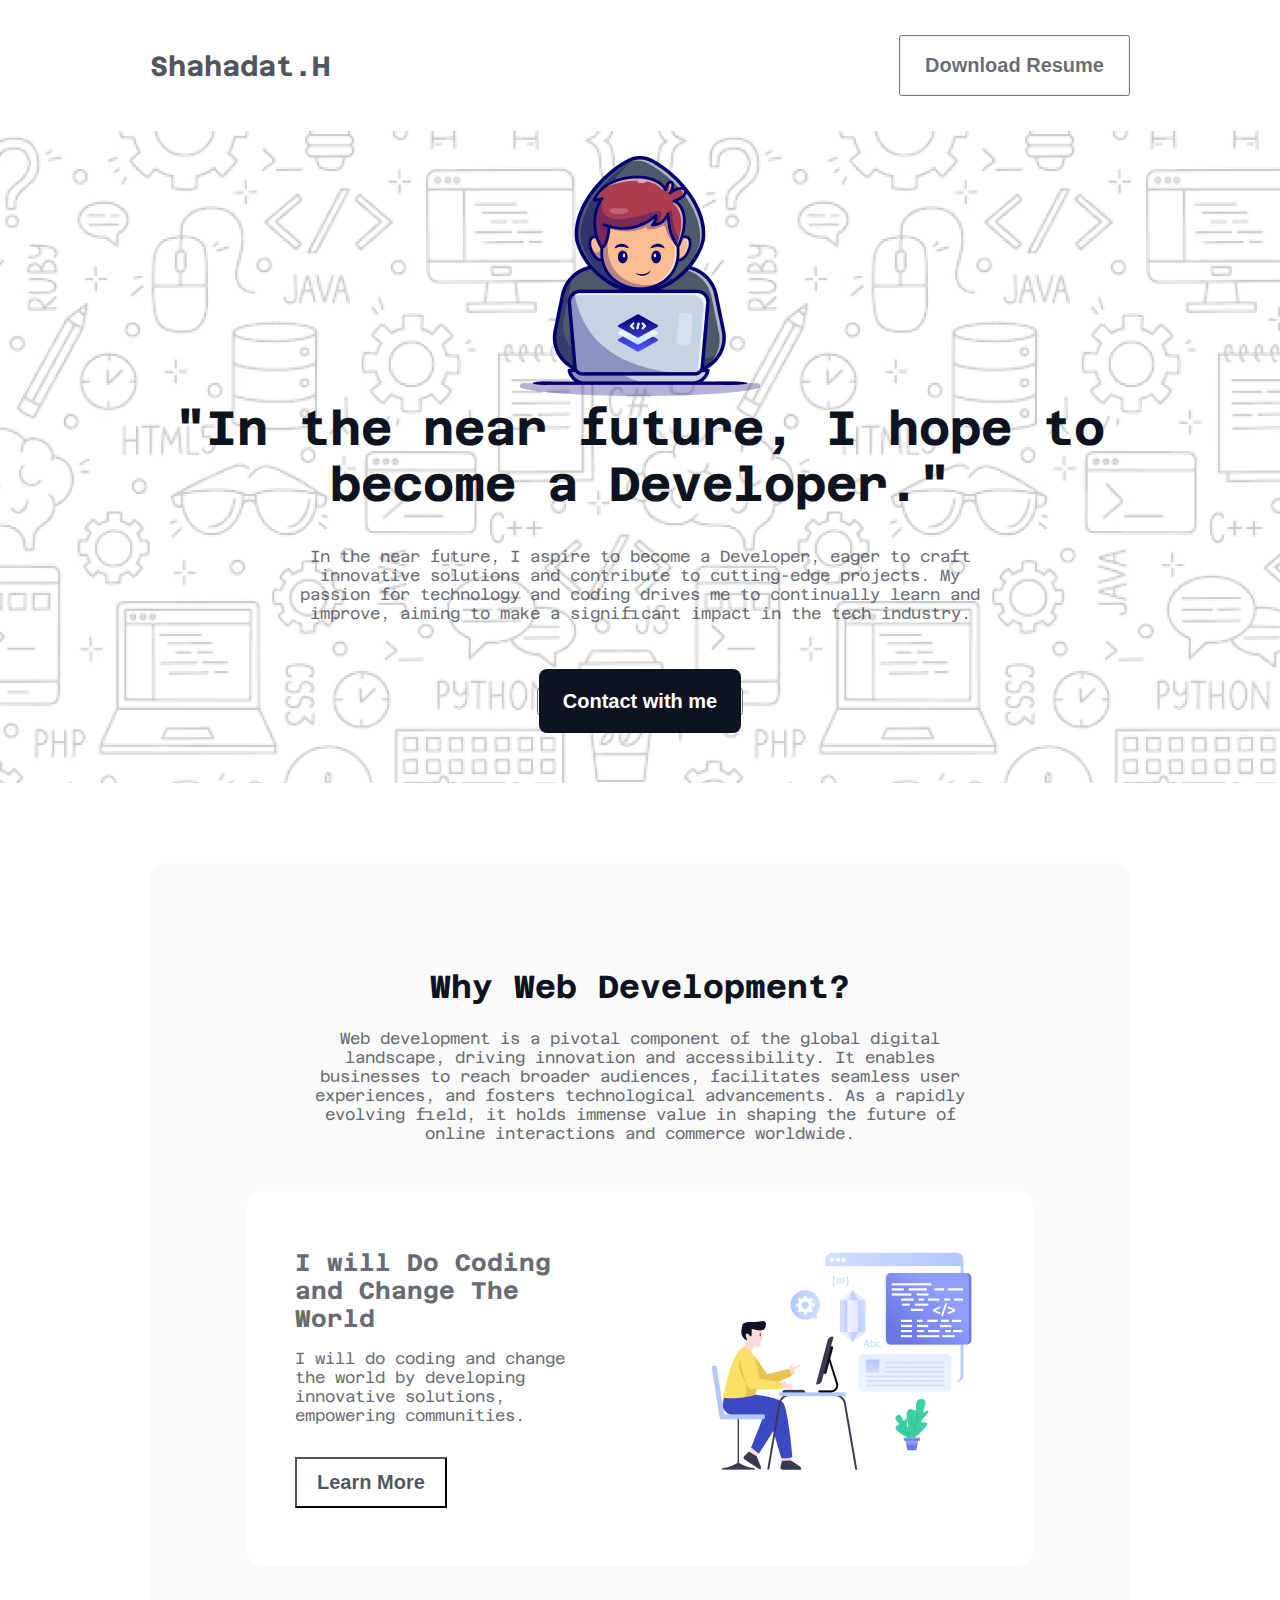
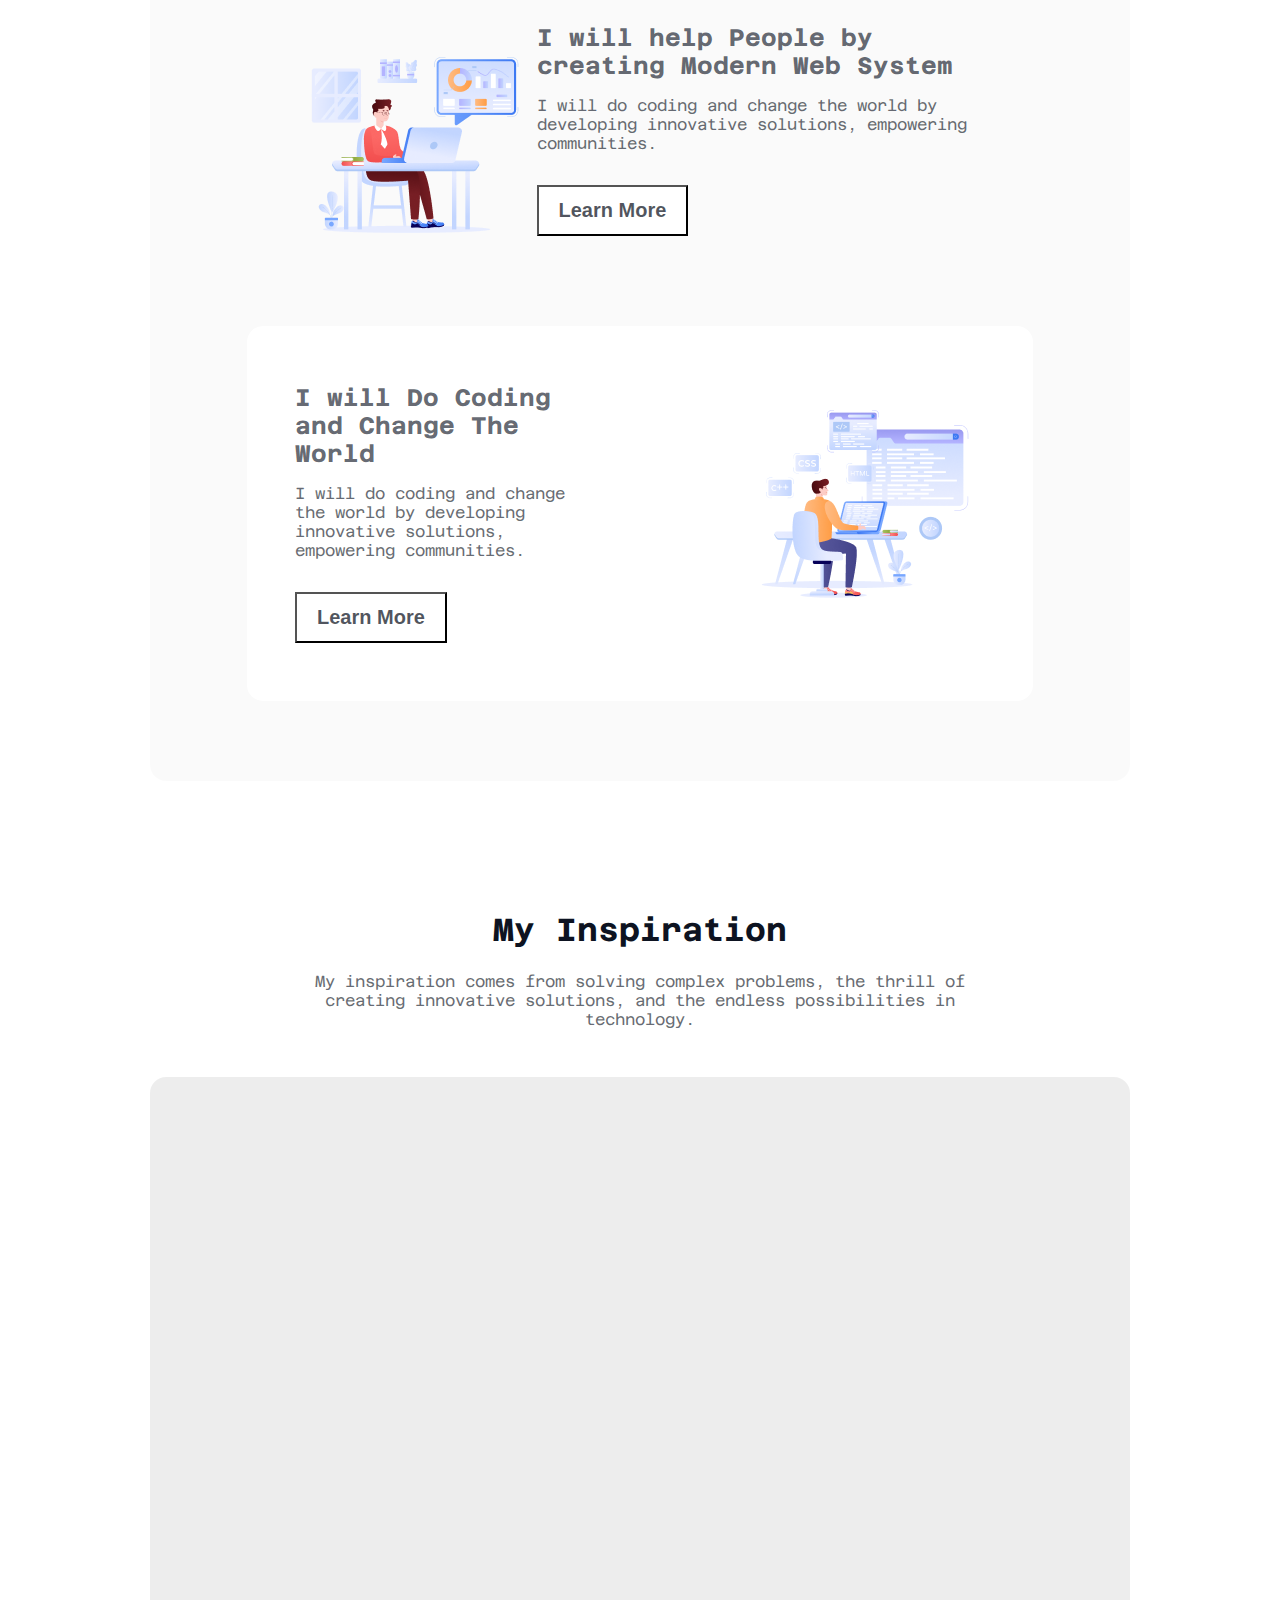
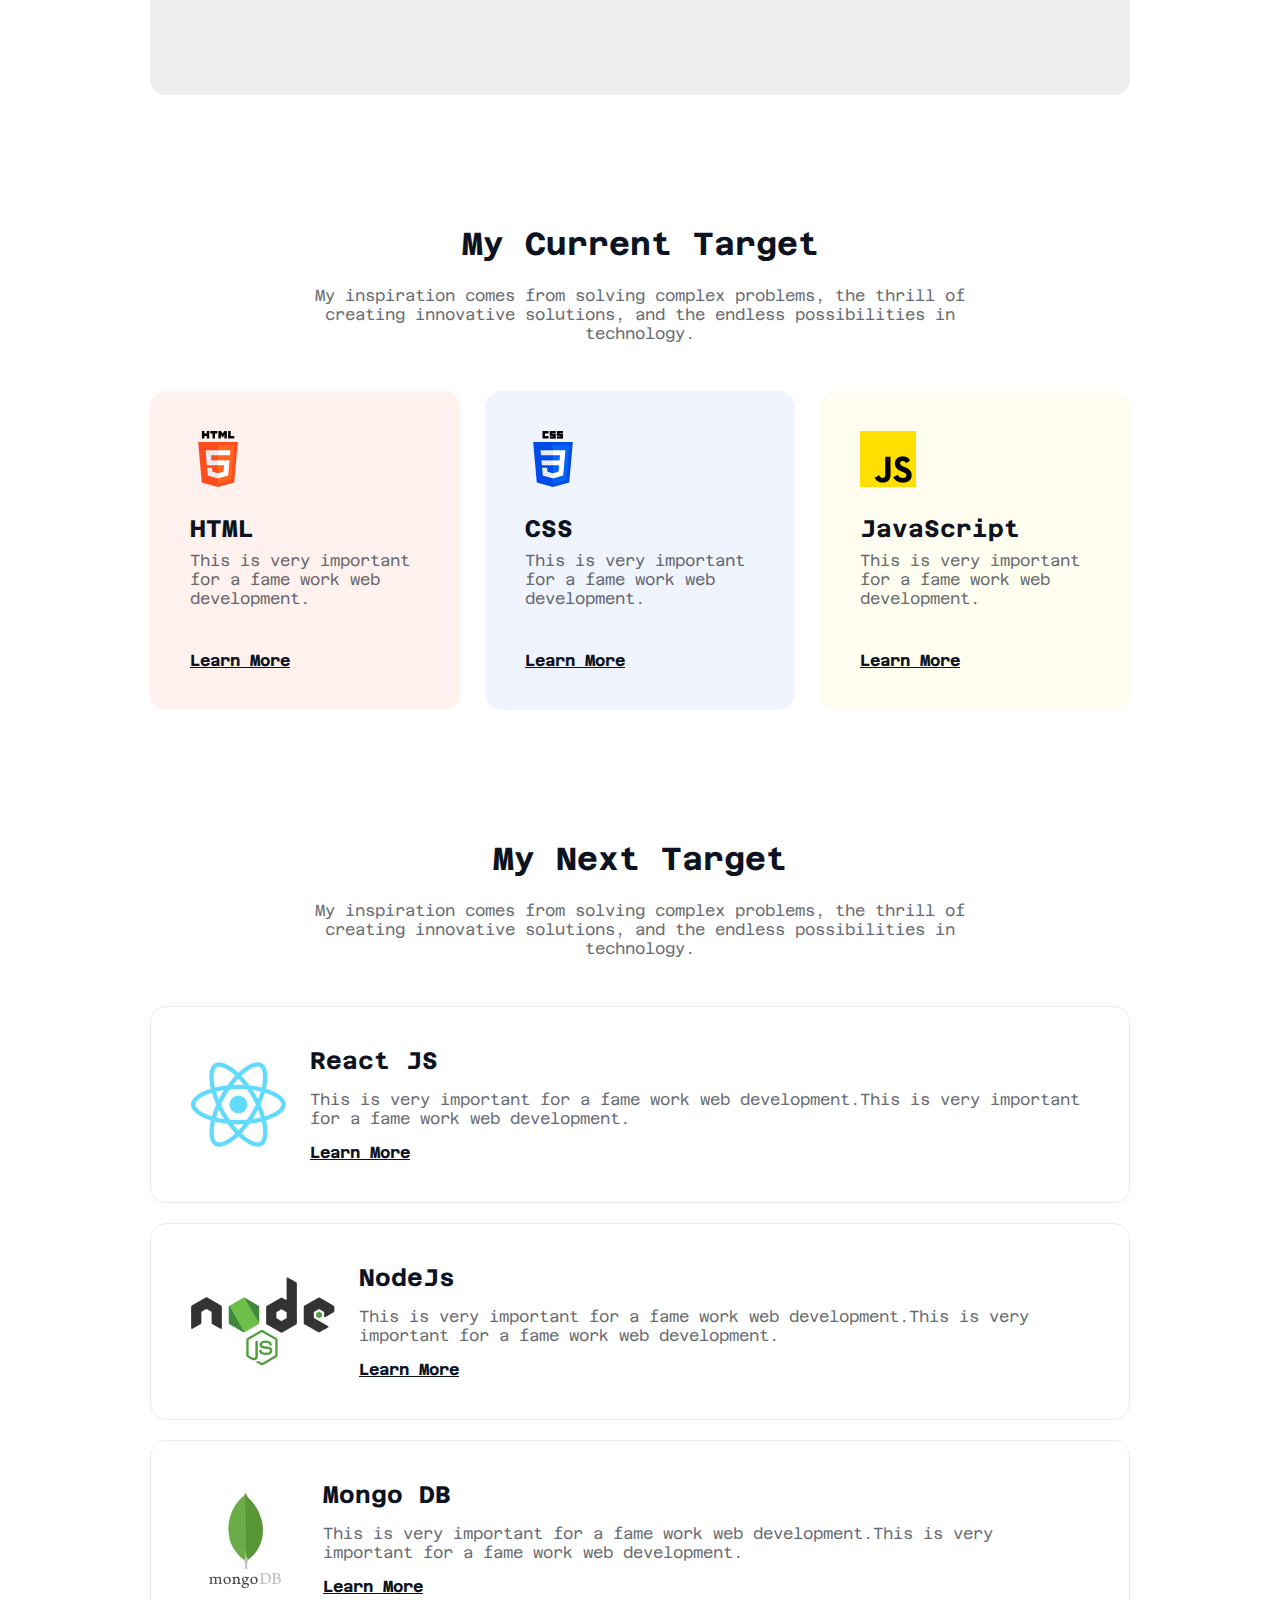
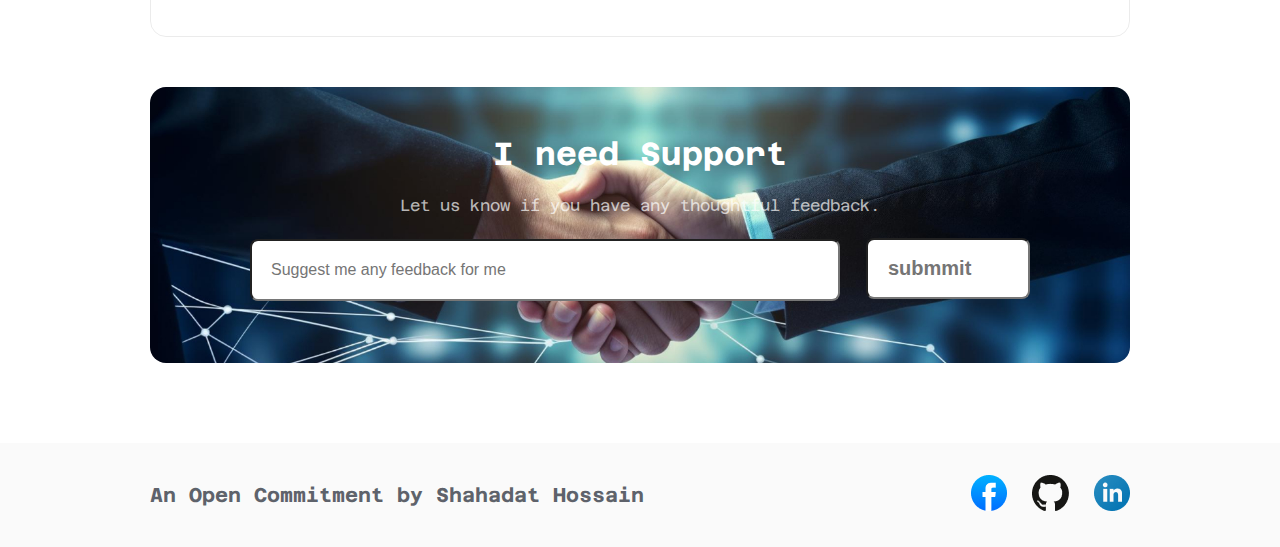
==== commit 52ff7d63: "second revision" ====
--- a/index.html
+++ b/index.html
@@ -12,7 +12,10 @@
     <body class="body-bg">
         <div class="max_width">
             <header>
-                <nav></nav>
+                <nav class="nave_flex">
+                    <h3 class="nave-name">Shahadat.H</h3>
+                    <button class=""><a class="nave-resume" href="#">Download Resume</a></button>
+                </nav>
     
                 <!-- banner_section -->
     
@@ -21,11 +24,14 @@
                         <img class="" src="/B10A1-Challenge-Begins-main/assets/Group.png" >
                         <h2 class="banner_tittel">"In the near future, I hope to become a Developer."</h2>
                         <p class="paragraph banner_p">In the near future, I aspire to become a Developer, eager to craft innovative solutions and contribute to cutting-edge projects. My passion for technology and coding drives me to continually learn and improve, aiming to make a significant impact in the tech industry.</p>
-                        <button class="button">Contact with me</button>
+                        <button><a class="button banner-a" href="#shahadat">Contact with me</a></button>
                     </div>
                 </section>
             </header>
             <body>
+
+                <!-- Why Web Development? -->
+
                 <div class="maine-body-bg">
                     <div class="body_border">
 
@@ -33,8 +39,39 @@
                             <h2 class="body_tittle">Why Web Development?</h2>
                             <p class="paragraph body_p">Web development is a pivotal component of the global digital landscape, driving innovation and accessibility. It enables businesses to reach broader audiences, facilitates seamless user experiences, and fosters technological advancements. As a rapidly evolving field, it holds immense value in shaping the future of online interactions and commerce worldwide.</p>
                         </section>
-        
-        
+
+                        <section class="secend_section">
+
+                            <div class="flex">
+                                <div class="left">
+                                    <h3 class="change">I will Do Coding and Change The World</h3>
+                                    <p class="paragraph coding">
+                                    I will do coding and change the world by developing innovative solutions, empowering communities.
+                                    </p>   
+                                    <button class="learn-more"><a class="More" href="#">Learn More</a></button>
+                                </div>
+                                <div class="right">
+                                    <img class="" src="/B10A1-Challenge-Begins-main/assets/Layer_1.png" alt="">
+                                </div>
+                                
+                            </div>
+                        </section>
+
+                        <section class="secend_section third_section">
+                            <div class="flex"> 
+                                <div class="right">
+                                    <img class="" src="/B10A1-Challenge-Begins-main/assets/Group 3.png" alt="">
+                                </div>
+                                <div class="left third-left">
+                                    <h3 class="change">I will help People by creating Modern Web System</h3>
+                                    <p class="paragraph coding">
+                                    I will do coding and change the world by developing innovative solutions, empowering communities.
+                                    </p>   
+                                    <button class="learn-more"><a class="More" href="#">Learn More</a></button>
+                                </div>
+                            </div>
+                        </section>
+
                         <section class="secend_section">
                             <div class="flex">
                                 <div class="left">
@@ -42,38 +79,7 @@
                                     <p class="paragraph coding">
                                     I will do coding and change the world by developing innovative solutions, empowering communities.
                                     </p>   
-                                    <button class="learn-more">Learn More</button>
-                                </div>
-                                <div class="right">
-                                    <img class="" src="/B10A1-Challenge-Begins-main/assets/Layer_1.png" alt="">
-                                </div>
-                                
-                            </div>
-                        </section>
-
-                        <section class="secend_section third_section">
-                            <div class="flex"> 
-                                <div class="right">
-                                    <img class="" src="/B10A1-Challenge-Begins-main/assets/Group 3.png" alt="">
-                                </div>
-                                <div class="left third-left">
-                                    <h3 class="change">I will help People by creating Modern Web System</h3>
-                                    <p class="paragraph coding">
-                                    I will do coding and change the world by developing innovative solutions, empowering communities.
-                                    </p>   
-                                    <button class="learn-more">Learn More</button>
-                                </div>
-                            </div>
-                        </section>
-
-                        <section class="secend_section">
-                            <div class="flex">
-                                <div class="left">
-                                    <h3 class="change">I will Do Coding and Change The World</h3>
-                                    <p class="paragraph coding">
-                                    I will do coding and change the world by developing innovative solutions, empowering communities.
-                                    </p>   
-                                    <button class="learn-more">Learn More</button>
+                                    <button class="learn-more"><a class="More" href="#">Learn More</a></button>
                                 </div>
                                 <div class="right">
                                     <img class="" src="/B10A1-Challenge-Begins-main/assets/Group 4.png" alt="">
@@ -82,6 +88,9 @@
                             </div>
                         </section>
                     </div>
+
+                    <!-- My Inspiration -->
+
                     <div class="body-last-section">
 
                         <section class="first_section inspiration">
@@ -108,21 +117,56 @@
                             <img class="" src="/B10A1-Challenge-Begins-main/assets/html.png" alt="">
                             <h2 class="target-box-titel">HTML</h2>
                             <p class="paragraph  paragraph-ter">This is very important for a fame work web development.</p>
-                            <a class="target-a" href="#">Learn More</a>
+                            <a class="target-a" href="https://www.w3schools.com/html/">Learn More</a>
                         </div>
                         <div class="target-box bg-tar2">
                             <img class="" src="/B10A1-Challenge-Begins-main/assets/css.png" alt="">
                             <h2 class="target-box-titel">CSS</h2>
                             <p class="paragraph  paragraph-ter">This is very important for a fame work web development.</p>
-                            <a class="target-a" href="#">Learn More</a>
+                            <a class="target-a" href="https://www.w3schools.com/Css/">Learn More</a>
                         </div>
                         <div class="target-box bg-tar3">
                             <img class="" src="/B10A1-Challenge-Begins-main/assets/js.png" alt="">
                             <h2 class="target-box-titel">JavaScript</h2>
                             <p class="paragraph  paragraph-ter">This is very important for a fame work web development.</p>
-                            <a class="target-a" href="#">Learn More</a>
-                        </div>
-                    </div>
+                            <a class="target-a" href="https://www.w3schools.com/js/DEFAULT.asp">Learn More</a>
+                        </div>
+                    </div>
+
+                    <!-- My Next Target -->
+
+                    <section class="first_section inspiration">
+                        <h2 class="body_tittle ">My Next Target</h2>
+                        <p class="paragraph body_p">My inspiration comes from solving complex problems, the thrill of creating innovative solutions, and the endless possibilities in technology. 
+                        </p>
+                    </section> 
+
+                    <section>
+                        <div class="next-target_box">
+                            <img src="/B10A1-Challenge-Begins-main/assets/react.png">
+                            <div>
+                                <h2 class="target-box-titel next-target-h2">React JS</h2>
+                                <p class="paragraph  next-target-p">This is very important for a fame work web development.This is very important for a fame work web development.</p>
+                                <a class="target-a" href="#">Learn More</a> 
+                            </div>
+                        </div>
+                        <div class="next-target_box m_y">
+                            <img src="/B10A1-Challenge-Begins-main/assets/nodejs.png">
+                            <div>
+                                <h2 class="target-box-titel next-target-h2">NodeJs</h2>
+                                <p class="paragraph  next-target-p">This is very important for a fame work web development.This is very important for a fame work web development.</p>
+                                <a class="target-a" href="#">Learn More</a> 
+                            </div>
+                        </div>
+                        <div class="next-target_box">
+                            <img src="/B10A1-Challenge-Begins-main/assets/mongodb.png">
+                            <div>
+                                <h2 class="target-box-titel next-target-h2">Mongo DB</h2>
+                                <p class="paragraph  next-target-p">This is very important for a fame work web development.This is very important for a fame work web development.</p>
+                                <a class="target-a" href="#">Learn More</a> 
+                            </div>
+                        </div>
+                    </section>                   
 
                     <!-- Support-section -->
 
@@ -138,7 +182,7 @@
                 </div>
             </body>
             <footer>
-               <section class="footer-flex">
+               <section id="shahadat" class="footer-flex">
                 <p class="Commitment">An Open Commitment by Shahadat Hossain</p>
                 <ul class="footer-ul">
                     <li class="footer-li">
@@ -146,7 +190,7 @@
                         </a>
                     </li>
                     <li class="footer-li">
-                        <a class="footer-a" href="https://github.com/login?return_to=https%3A%2F%2Fgithub.com%2Fnew"><img src="/B10A1-Challenge-Begins-main/assets/github.png" >
+                        <a class="footer-a" href="https://github.com/"><img src="/B10A1-Challenge-Begins-main/assets/github.png" >
                         </a>
                     </li>
                     <li class="footer-li">
--- a/stylesheet/style.css
+++ b/stylesheet/style.css
@@ -16,7 +16,32 @@
 	background-color: white;
 }
 
-/* header_section */
+/* Nave section */
+
+.nave_flex {
+	padding: 35px 150px;
+	justify-content: space-between;
+	display: flex;
+	align-items: center;
+}
+.nave-resume {
+	font-size: 20px font-w;
+	font-size: 20px;
+	font-weight: bold;
+	color: #0D1321A3;
+	padding: 17px 24px;
+	display: block;
+	text-decoration: none;
+	background-color: #ffff;
+}
+.nave-name {
+	font-size: 28px;
+	font-weight: bolder;
+	color: #0D1321BA;
+	text-decoration: none;
+}
+
+/* Banner Section */
 
 .banner {
     background-image: url(/B10A1-Challenge-Begins-main/assets/Hero-bg.png);
@@ -24,6 +49,9 @@
     background-repeat: no-repeat;
     height: 652px;
 }
+.banner-a {
+	text-decoration: none;
+}
 .banner_text {
 	text-align: center;
 	max-width: 79%;
@@ -41,7 +69,7 @@
 	color: #0D1321A1;
 }
 .banner_p {
-	padding: 24px 162px 32px 162px;
+	padding: 35px 162px 65px 162px;
 }
 .button {
 	color: #fff;
@@ -56,6 +84,10 @@
 
 /* Body-Tittle-Section */
 
+.More {
+	color: #0D1321BA;
+	text-decoration: none;
+}
 .body_tittle {
 	font-size: 32px;
 	font-weight: bolder;
@@ -165,6 +197,30 @@
 .bg-tar3 {
 	background-color: #FFDF000F;
 }
+
+/* My Next Target */
+
+.next-target_box {
+	display: flex;
+	padding: 40px;
+	gap: 24px;
+	border: 1px solid #00000014;
+	border-radius: 16px;
+	align-items: center;
+}
+.next-target-h2 {
+	padding: 0px;
+}
+.paragraph.next-target-p {
+	padding: 15px 0px;
+}
+.m_y {
+	margin: 20px 0px;
+}
+
+
+
+
 
 /* Support Section */
 
